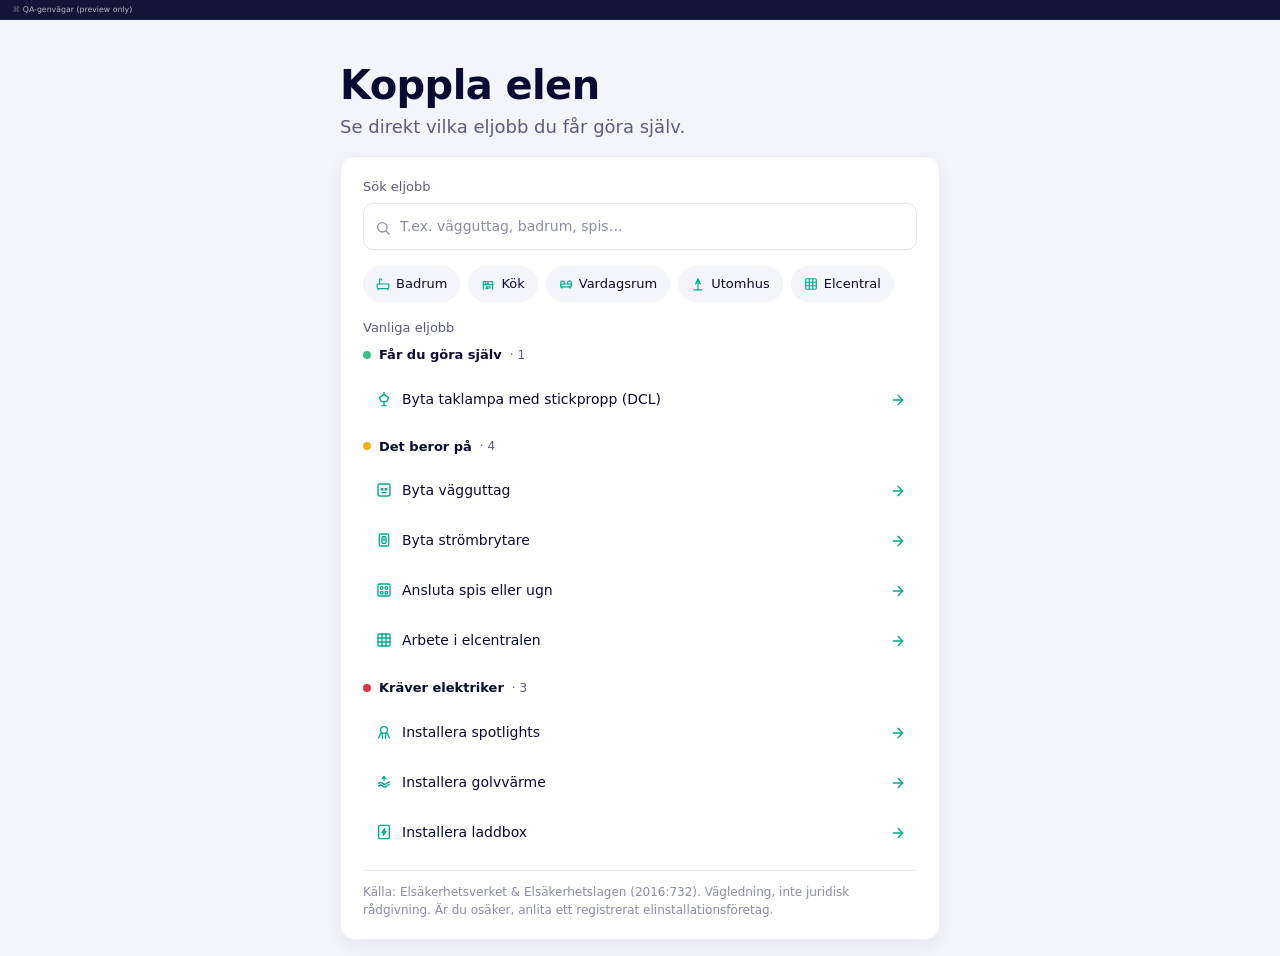
==== preview/index.html @ 470c860d "Elkollen v5.4.0 — lead magnet plugin + split-hero landing prototype Standalone WordPress plugin (sho" ====
<!doctype html>
<html lang="sv">
<head>
  <meta charset="utf-8" />
  <meta name="viewport" content="width=device-width,initial-scale=1" />
  <title>Koppla elen — din guide till vad du får och inte får göra | Ampy</title>
  <meta name="description" content="Får du göra eljobbet själv eller kräver det en registrerad elektriker? Snabbt besked baserat på Elsäkerhetslagen." />

  <link rel="stylesheet" href="../assets/behorighetskollen.css" />

  <style>
    /* Page heading — H2 OVANFÖR verktyget (motsvarande Bricks-rubriken
       i WordPress). Två delar: kort namn + tagline för tydlig hierarki.
       Verktyget bär aldrig sin egen page-heading.                          */
    .ampy-bk__page-head {
      max-width: 60rem;
      margin: 3.2rem auto 1.6rem;
      padding: 0 1.6rem;
    }
    .ampy-bk__page-heading {
      font-family: 'Outfit', system-ui, -apple-system, sans-serif;
      font-size: clamp(2.8rem, 2rem + 2.5vw, 4rem);
      font-weight: 600;
      line-height: 1.15;
      letter-spacing: -0.015em;
      color: rgb(9, 11, 50);
      margin: 0 0 0.6rem;
    }
    .ampy-bk__page-lead {
      font-family: 'Outfit', system-ui, -apple-system, sans-serif;
      font-size: clamp(1.5rem, 1.2rem + 0.5vw, 1.8rem);
      font-weight: 400;
      line-height: 1.45;
      color: #5a5d7a;
      margin: 0;
      max-width: 52rem;
    }
    @media (max-width: 767px) {
      .ampy-bk__page-head { padding: 0 1.4rem; margin: 2rem auto 0.8rem; }
    }
    /* PAGE CHROME — endast för localhost-preview. Inte en del av plugin:en.
       I WordPress kommer mount-punkten från shortcoden, utan denna QA-bar. */
    html, body { margin: 0; padding: 0; min-height: 100%; background: #f4f5fb; }
    body { font-family: 'Outfit', system-ui, sans-serif; }

    /* QA-scaffolding — diskret, samlas i en summary/details så den inte
       konkurrerar med instrumentet. */
    .qa-bar {
      position: sticky; top: 0; z-index: 10;
      background: rgba(9, 11, 50, 0.96);
      color: #fff;
      padding: 0.5rem 1.25rem;
      font-size: 0.78rem;
      backdrop-filter: blur(6px);
      border-bottom: 1px solid rgba(255,255,255,0.08);
    }
    .qa-bar details { display: inline-block; }
    .qa-bar summary {
      cursor: pointer;
      list-style: none;
      color: rgba(255,255,255,0.7);
      font-weight: 500;
    }
    .qa-bar summary::-webkit-details-marker { display: none; }
    .qa-bar summary::before { content: '⌘ '; opacity: 0.5; }
    .qa-bar nav {
      display: flex; gap: 0.5rem; flex-wrap: wrap;
      margin-top: 0.5rem;
    }
    .qa-bar a {
      color: rgb(57, 194, 129);
      text-decoration: none;
      padding: 0.2rem 0.55rem;
      border: 1px solid rgba(255,255,255,0.14);
      border-radius: 999px;
      font-size: 0.7rem;
    }
    .qa-bar a:hover { background: rgba(255,255,255,0.06); }
    .qa-bar small { color: rgba(255,255,255,0.5); margin-left: 0.5rem; }

    main { padding-top: 1rem; }
  </style>
</head>
<body>
  <!-- QA-scaffolding för localhost-preview. Tas inte med i WordPress. -->
  <div class="qa-bar">
    <details>
      <summary>QA-genvägar (preview only)</summary>
      <nav aria-label="Genvägar för testning">
        <a href="./">Start</a>
        <a href="./?jobb=byta-gloldlampa">GRÖN fixed</a>
        <a href="./?jobb=byta-vagguttag">Fråga (conditional)</a>
        <a href="./?jobb=byta-vagguttag&amp;svar=0">GRÖN svar</a>
        <a href="./?jobb=byta-vagguttag&amp;svar=1">RÖD svar</a>
        <a href="./?jobb=golvvarme">RÖD fixed</a>
        <a href="./?jobb=badrum">RÖD våtrum</a>
        <a href="./?jobb=smarta-hem">3-svars conditional</a>
      </nav>
      <small>Bar:en skickas inte ut till live — endast preview/.</small>
    </details>
  </div>

  <main>
    <!-- Page heading (H2 + tagline). I Bricks: lägg ett Heading-element OVAN
         shortcoden med "Koppla elen" + ett Paragraph-element under med
         taglinen. Tool:en bär aldrig sin egen page-heading. -->
    <header class="ampy-bk__page-head">
      <h2 class="ampy-bk__page-heading">Koppla elen</h2>
      <p class="ampy-bk__page-lead">Se direkt vilka eljobb du får göra själv.</p>
    </header>

    <!-- DEN ENA mount-punkten. I WordPress kommer den från shortcoden.
         Här finns crawlbar fallback inuti — JS bootar och ersätter den. -->
    <div class="ampy-bk"
         data-data-url="../data/behorighetskollen-data.json">
      <div class="ampy-bk__noscript">
        <div class="ampy-bk__instrument">
          <p class="ampy-bk__tagline">Elkollen</p>
          <ul class="ampy-bk__noscript-grid" role="list">
            <li><a href="?jobb=byta-gloldlampa">Byta glödlampa eller ljuskälla</a></li>
            <li><a href="?jobb=byta-armatur-dcl">Byta taklampa med stickpropp (DCL)</a></li>
            <li><a href="?jobb=fast-armatur">Byta fast monterad armatur</a></li>
            <li><a href="?jobb=spotlights">Installera spotlights</a></li>
            <li><a href="?jobb=byta-strombrytare">Byta strömbrytare</a></li>
            <li><a href="?jobb=byta-vagguttag">Byta vägguttag</a></li>
            <li><a href="?jobb=elcentral">Arbete i elcentralen</a></li>
            <li><a href="?jobb=jordfelsbrytare">Installera jordfelsbrytare</a></li>
            <li><a href="?jobb=spis-ugn">Ansluta spis eller ugn</a></li>
            <li><a href="?jobb=vitvaror">Ansluta vitvaror</a></li>
            <li><a href="?jobb=utomhusbelysning">Utomhusbelysning</a></li>
            <li><a href="?jobb=inomhusbelysning">Inomhusbelysning</a></li>
            <li><a href="?jobb=smarta-hem">Smarta hem</a></li>
            <li><a href="?jobb=luftvarmepump">Luftvärmepump</a></li>
            <li><a href="?jobb=laddbox">Installera laddbox</a></li>
            <li><a href="?jobb=solcellsbatterier">Solceller och batteri</a></li>
            <li><a href="?jobb=golvvarme">Installera golvvärme</a></li>
            <li><a href="?jobb=lastbalansering">Lastbalansering</a></li>
            <li><a href="?jobb=elbesiktning">Elbesiktning</a></li>
            <li><a href="?jobb=felsokning">Felsökning av el</a></li>
            <li><a href="?jobb=elrenovering">Elrenovering</a></li>
            <li><a href="?jobb=koksrenovering">Köksrenovering</a></li>
            <li><a href="?jobb=badrum">El i badrum</a></li>
            <li><a href="?jobb=badrumsrenovering">Badrumsrenovering</a></li>
            <li><a href="?jobb=dra-ny-kabel">Dra ny kabel</a></li>
            <li><a href="?jobb=skarva-fast">Skarva eller förlänga fast installation</a></li>
          </ul>
          <p class="ampy-bk__source-line">Källa: Elsäkerhetsverket &amp; Elsäkerhetslagen (2016:732) · Vägledning, inte juridisk rådgivning.</p>
          <p class="ampy-bk__disclaimer">Vägledning baserad på Elsäkerhetsverkets regler (juni 2026) – inte juridisk rådgivning. Är du osäker, verifiera i Koppla säkert eller anlita ett registrerat elinstallationsföretag.</p>
        </div>
      </div>
    </div>
  </main>

  <script src="../assets/behorighetskollen.js"></script>
</body>
</html>
---- assets/behorighetskollen.css ----
/* ============================================================================
   Elkollen v5 — Craft-passet
   Pixel-trogen översättning av godkända designreferenser.
   Mellansteget (fråga) och beskedsskärmen (verdict) är designade om till
   en komponerad layout: titel + klargörande underrad på svar, alltid synlig
   informationsnotis, badge → källchip länkade av accent, summary följt av
   ✓/✗ kontrastrader, förbehållsnotis på grön, lugn CTA på grön / solid på röd.

   Rem-bas: html font-size 62.5% (= 10 px) — alla rem-värden tolkas på den basen.
   Tokens: aldrig råa värden i komponenter; endast semantiska CSS-variabler.
   ============================================================================ */
html { font-size: 62.5%; }

@import url('https://fonts.googleapis.com/css2?family=Plus+Jakarta+Sans:wght@500;600;700&family=Outfit:wght@400;500;600&display=swap');

.ampy-bk {
  /* ---------- Color tokens ---------------------------------------------- */
  --bg-primary: #ffffff;
  --bg-secondary: #f4f5fb;
  --bg-surface: rgb(9, 11, 50);

  --text-primary: rgb(9, 11, 50);
  --text-secondary: #5a5d7a;
  --text-tertiary: #8a8da5;
  --text-inverse: #ffffff;
  --text-info: rgb(10, 122, 191);
  --text-success: rgb(15, 110, 86);

  --action-primary: rgb(0, 169, 145);

  --state-success: rgb(57, 194, 129);
  --state-warning: rgb(245, 175, 25);
  --state-error: rgb(220, 53, 69);

  --border-default: #e3e5ed;
  --border-tertiary: #ebedf3;
  --border-focus: rgb(0, 169, 145);

  /* ---------- Verdict ramps (per-verdict bindings) --------------------- */
  --verdict-accent: var(--state-success);
  --verdict-badge-bg: rgb(93, 202, 165);
  --verdict-badge-fg: rgb(4, 52, 44);

  /* ---------- Spacing scale (10 px rem-bas) ---------------------------- */
  --space-1: 0.4rem;  /*  4 px */
  --space-2: 0.6rem;  /*  6 px */
  --space-3: 0.8rem;  /*  8 px */
  --space-4: 1.0rem;  /* 10 px */
  --space-5: 1.2rem;  /* 12 px */
  --space-6: 1.4rem;  /* 14 px */
  --space-7: 1.6rem;  /* 16 px */
  --space-8: 1.8rem;  /* 18 px */
  --space-9: 2.0rem;  /* 20 px */
  --space-10: 2.2rem; /* 22 px */
  --space-11: 2.4rem; /* 24 px */
  --space-12: 2.8rem; /* 28 px */
  --space-13: 3.2rem; /* 32 px */

  /* ---------- Radius / shadow ------------------------------------------ */
  --radius-sm: 0.6rem;
  --radius-md: 1.0rem;
  --radius-lg: 1.4rem;
  --radius-full: 999px;

  --shadow-sm: 0 1px 2px rgba(11, 13, 42, 0.04);
  --shadow-md: 0 6px 18px rgba(11, 13, 42, 0.06);
  --shadow-lg: 0 14px 32px rgba(11, 13, 42, 0.1);

  /* ---------- Type sizes (rem på 10 px-bas — matchar mockup px) -------- */
  --fs-12: 1.2rem;
  --fs-13: 1.3rem;
  --fs-14: 1.4rem;
  --fs-15: 1.5rem;
  --fs-16: 1.6rem;
  --fs-18: 1.8rem;
  --fs-20: 2.0rem;

  /* ---------- Block frame ---------------------------------------------- */
  --block-max-width: 60rem; /* v5.1 A6: 600 px @ 10 px-bas, lugnt radmått */
  --block-padding-y: var(--space-9);
  --block-padding-x: var(--space-10);

  /* Base */
  font-family: 'Outfit', system-ui, -apple-system, Segoe UI, Roboto, sans-serif;
  color: var(--text-primary);
  line-height: 1.5;
  -webkit-font-smoothing: antialiased;
  text-rendering: optimizeLegibility;
}

.ampy-bk *,
.ampy-bk *::before,
.ampy-bk *::after {
  box-sizing: border-box;
}

/* ============================================================================
   BLOCK — vit yta, hårlinje-border, fast på desktop, naturligt flöde på mobil
   ============================================================================ */
.ampy-bk__block {
  max-width: var(--block-max-width);
  margin: var(--space-7) auto;
  padding: var(--block-padding-y) var(--block-padding-x);
  background: var(--bg-primary);
  border: 1px solid var(--border-tertiary);
  border-radius: var(--radius-lg);
  box-shadow: var(--shadow-md);
  display: flex;
  flex-direction: column;
  gap: 0; /* hanteras per-element via margin-bottom enligt mockup */
}

@media (max-width: 767px) {
  /* v5.1 A2: gutter runt blocket på mobil — blocket får inte ligga
     kant-i-kant. Yttre marginal = spacing-lg (1.5rem ≈ 15 px). */
  .ampy-bk__block {
    padding: var(--space-9) var(--space-9);
    margin: var(--space-7) var(--space-7);
  }
}

.ampy-bk__block { animation: ampy-bk-block 240ms ease both; }
@keyframes ampy-bk-block {
  from { opacity: 0; transform: translateY(2px); }
  to   { opacity: 1; transform: translateY(0); }
}
@media (prefers-reduced-motion: reduce) {
  .ampy-bk__block { animation: none !important; }
}

/* ============================================================================
   BREADCRUMB — universellt mönster: ← Tillbaka · Jobbnamn
   ============================================================================ */
.ampy-bk__crumb {
  display: flex;
  align-items: center;
  gap: var(--space-3);
  margin: 0 0 var(--space-10);
  min-height: 4.4rem;
}

.ampy-bk__crumb-back {
  display: inline-flex;
  align-items: center;
  gap: var(--space-3);
  background: none;
  border: 0;
  padding: var(--space-2) 0;
  margin: 0;
  font: inherit;
  font-size: var(--fs-13);
  color: var(--text-secondary);
  cursor: pointer;
  border-radius: var(--radius-sm);
  transition: color 150ms ease;
}
.ampy-bk__crumb-back:hover { color: var(--action-primary); }
.ampy-bk__crumb-back:focus-visible { outline: 2px solid var(--border-focus); outline-offset: 2px; }
.ampy-bk__crumb-back svg { width: 1.6rem; height: 1.6rem; }

.ampy-bk__crumb-sep {
  color: var(--text-tertiary);
  font-size: var(--fs-13);
}

.ampy-bk__crumb-job {
  font-family: 'Outfit', system-ui, sans-serif;
  font-size: var(--fs-13);
  font-weight: 500;
  color: var(--text-primary);
  margin: 0;
  min-width: 0;
  overflow: hidden;
  text-overflow: ellipsis;
  white-space: nowrap;
}

/* ============================================================================
   QUESTION MODE — mellansteget
   ============================================================================ */
.ampy-bk__q-title {
  font-family: 'Plus Jakarta Sans', system-ui, sans-serif;
  font-size: var(--fs-18);
  font-weight: 500;
  line-height: 1.4;
  color: var(--text-primary);
  letter-spacing: -0.005em;
  margin: 0 0 var(--space-9);
}

.ampy-bk__options {
  display: flex;
  flex-direction: column;
  gap: var(--space-5);
  list-style: none;
  padding: 0;
  margin: 0 0 var(--space-9);
}

.ampy-bk__option {
  width: 100%;
  display: flex;
  align-items: center;
  justify-content: space-between;
  gap: var(--space-5);
  text-align: left;
  padding: var(--space-6) var(--space-7);
  font: inherit;
  background: var(--bg-primary);
  color: var(--text-primary);
  border: 1px solid var(--border-tertiary);
  border-radius: var(--radius-md);
  cursor: pointer;
  min-height: 6.4rem;
  transition: border-color 150ms ease, background 150ms ease, transform 150ms ease;
}
.ampy-bk__option:hover {
  border-color: var(--action-primary);
  background: var(--bg-secondary);
}
.ampy-bk__option:active { transform: scale(0.997); }
.ampy-bk__option:focus-visible {
  outline: none;
  border-color: var(--border-focus);
  box-shadow: 0 0 0 3px rgba(0, 169, 145, 0.18);
}

.ampy-bk__option-body { display: block; min-width: 0; flex: 1; }
.ampy-bk__option-title {
  display: block;
  font-family: 'Outfit', system-ui, sans-serif;
  font-size: var(--fs-15);
  font-weight: 500;
  line-height: 1.4;
  color: var(--text-primary);
}
.ampy-bk__option-clarifier {
  display: block;
  margin-top: 0.3rem;
  font-family: 'Outfit', system-ui, sans-serif;
  font-size: var(--fs-13);
  font-weight: 400;
  line-height: 1.45;
  color: var(--text-secondary);
}
.ampy-bk__option-arrow {
  flex-shrink: 0;
  width: 1.8rem;
  height: 1.8rem;
  color: var(--text-secondary);
}

/* Informationsnotis — alltid synlig (ersätter v3.1:s expansion) */
.ampy-bk__info {
  display: flex;
  align-items: flex-start;
  gap: var(--space-4);
  padding: var(--space-5) var(--space-6);
  background: var(--bg-secondary);
  border-radius: var(--radius-md);
  margin: 0;
}
.ampy-bk__info-icon {
  flex-shrink: 0;
  width: 1.6rem;
  height: 1.6rem;
  margin-top: 0.2rem;
  color: var(--text-info);
}
.ampy-bk__info-text {
  font-family: 'Outfit', system-ui, sans-serif;
  font-size: var(--fs-13);
  font-weight: 400;
  line-height: 1.55;
  color: var(--text-secondary);
  margin: 0;
}

/* ============================================================================
   JUDGMENT — badge + cite chip länkade av vänsteraccent
   ============================================================================ */
.ampy-bk__judgment {
  display: flex;
  gap: var(--space-5);
  margin: 0 0 var(--space-10);
  animation: ampy-bk-judgment 280ms cubic-bezier(0.2, 0.6, 0.2, 1) both;
}

@keyframes ampy-bk-judgment {
  from { opacity: 0; transform: translateY(4px); }
  to   { opacity: 1; transform: translateY(0); }
}

.ampy-bk__judgment-accent {
  width: 3px;
  background: var(--verdict-accent);
  border-radius: 0;
  flex-shrink: 0;
}

.ampy-bk__judgment-body {
  flex: 1;
  min-width: 0;
  display: flex;
  flex-direction: column;
  align-items: flex-start;
}

/* Verdict-badge: pill, ikon + ord, kontrastfärg */
.ampy-bk__badge {
  display: inline-flex;
  align-items: center;
  gap: var(--space-3);
  padding: var(--space-3) var(--space-7);
  background: var(--verdict-badge-bg);
  color: var(--verdict-badge-fg);
  border-radius: var(--radius-full);
  font-family: 'Plus Jakarta Sans', system-ui, sans-serif;
  font-size: var(--fs-16);
  font-weight: 500;
  line-height: 1.2;
  margin: 0;
  max-width: 100%;
}
.ampy-bk__badge svg { width: 1.8rem; height: 1.8rem; flex-shrink: 0; }

/* Per-verdict bindings */
.ampy-bk__judgment--green {
  --verdict-accent: rgb(15, 110, 86);
  --verdict-badge-bg: rgb(93, 202, 165);
  --verdict-badge-fg: rgb(4, 52, 44);
}
.ampy-bk__judgment--yellow {
  --verdict-accent: rgb(135, 101, 7);
  --verdict-badge-bg: rgb(245, 201, 122);
  --verdict-badge-fg: rgb(61, 42, 0);
}
.ampy-bk__judgment--red {
  --verdict-accent: rgb(122, 22, 35);
  --verdict-badge-bg: rgb(240, 149, 149);
  --verdict-badge-fg: rgb(80, 19, 19);
}

/* Cite chip — direkt under badgen, kompakt */
.ampy-bk__cite {
  display: inline-flex;
  align-items: center;
  gap: var(--space-2);
  margin-top: var(--space-5);
  padding: 0.5rem var(--space-4);
  background: var(--bg-secondary);
  border-radius: var(--radius-md);
  color: var(--text-secondary);
  text-decoration: none;
  font-family: 'Outfit', system-ui, sans-serif;
  font-size: var(--fs-12);
  font-weight: 400;
  line-height: 1.45;
  border: 1px solid transparent;
  transition: border-color 150ms ease, color 150ms ease;
  max-width: 100%;
}
.ampy-bk__cite:hover {
  border-color: var(--border-default);
  color: var(--text-primary);
}
.ampy-bk__cite:focus-visible {
  outline: none;
  box-shadow: 0 0 0 3px rgba(0, 169, 145, 0.2);
}
.ampy-bk__cite svg {
  width: 1.3rem;
  height: 1.3rem;
  flex-shrink: 0;
  opacity: 0.8;
}

/* ============================================================================
   TABS — tunn underline, två lägen
   ============================================================================ */
.ampy-bk__tabs {
  display: flex;
  gap: var(--space-11);
  border-bottom: 1px solid var(--border-tertiary);
  margin: 0 0 var(--space-9);
}

.ampy-bk__tab {
  background: none;
  border: 0;
  padding: 0 0 var(--space-4);
  margin: 0 0 -1px;
  font: inherit;
  font-family: 'Outfit', system-ui, sans-serif;
  font-size: var(--fs-14);
  font-weight: 400;
  color: var(--text-secondary);
  cursor: pointer;
  border-bottom: 2px solid transparent;
  transition: color 150ms ease, border-color 150ms ease;
  min-height: 4.4rem;
}
.ampy-bk__tab:hover { color: var(--text-primary); }
.ampy-bk__tab[aria-selected="true"] {
  color: var(--text-primary);
  font-weight: 500;
  border-bottom-color: var(--verdict-accent, var(--action-primary));
}
.ampy-bk__tab:focus-visible {
  outline: none;
  box-shadow: 0 -2px 0 var(--border-focus) inset;
}

/* ============================================================================
   FÖRKLARING TAB — summary + ✓/✗ kontrastrader + caveat notis (grön)
   ============================================================================ */
.ampy-bk__tab-body { display: block; }

.ampy-bk__summary {
  font-family: 'Outfit', system-ui, sans-serif;
  font-size: var(--fs-16);
  font-weight: 500;
  line-height: 1.5;
  color: var(--text-primary);
  margin: 0 0 var(--space-7);
}

.ampy-bk__row {
  display: flex;
  align-items: flex-start;
  gap: var(--space-4);
  margin: 0 0 var(--space-5);
}
/* Bump sista raden så det finns rejäl andrum före CTA (extra viktigt på röd,
   där det inte finns någon caveat-notis som visuell buffer). */
.ampy-bk__row:last-of-type { margin-bottom: var(--space-12); }

.ampy-bk__row-icon {
  flex-shrink: 0;
  width: 1.8rem;
  height: 1.8rem;
  margin-top: 0.1rem;
}
.ampy-bk__row--do .ampy-bk__row-icon { color: var(--text-success); }
.ampy-bk__row--dont .ampy-bk__row-icon { color: var(--text-tertiary); }

.ampy-bk__row-text {
  font-family: 'Outfit', system-ui, sans-serif;
  font-size: var(--fs-15);
  font-weight: 400;
  line-height: 1.5;
  color: var(--text-secondary);
  margin: 0;
}

/* Caveat notice — bara på grön. Bärnstensfärg-accent, square corners. */
.ampy-bk__caveat {
  display: flex;
  align-items: flex-start;
  gap: var(--space-4);
  border-left: 3px solid rgb(186, 117, 23);
  border-radius: 0;
  padding: 0.2rem 0 0.2rem var(--space-5);
  margin: 0 0 var(--space-11);
}
.ampy-bk__caveat-icon {
  flex-shrink: 0;
  width: 1.6rem;
  height: 1.6rem;
  margin-top: 0.2rem;
  color: rgb(186, 117, 23);
}
.ampy-bk__caveat-text {
  font-family: 'Outfit', system-ui, sans-serif;
  font-size: var(--fs-13);
  font-weight: 400;
  line-height: 1.55;
  color: var(--text-secondary);
  margin: 0;
}

/* ============================================================================
   TIPS TAB — punktlista
   ============================================================================ */
.ampy-bk__tips {
  list-style: none;
  padding: 0;
  margin: 0 0 var(--space-11);
  display: flex;
  flex-direction: column;
  gap: var(--space-5);
}
.ampy-bk__tip {
  display: flex;
  align-items: flex-start;
  gap: var(--space-4);
}
.ampy-bk__tip-icon {
  flex-shrink: 0;
  width: 1.8rem;
  height: 1.8rem;
  margin-top: 0.1rem;
}
/* ✓ = något du FÅR göra (grön bock). ✗ = stopp-villkoret (dämpad). */
.ampy-bk__tip--do .ampy-bk__tip-icon { color: var(--text-success); }
.ampy-bk__tip--dont .ampy-bk__tip-icon { color: var(--text-tertiary); }
.ampy-bk__tip-text {
  font-family: 'Outfit', system-ui, sans-serif;
  font-size: var(--fs-15);
  font-weight: 400;
  line-height: 1.5;
  color: var(--text-secondary);
}

/* ============================================================================
   KONSEKVENSER TAB — text-block
   ============================================================================ */
.ampy-bk__consequence-text {
  font-family: 'Outfit', system-ui, sans-serif;
  font-size: var(--fs-15);
  font-weight: 400;
  line-height: 1.55;
  color: var(--text-secondary);
  margin: 0 0 var(--space-12);
}

/* ============================================================================
   CTA — grön (lugn) / röd (solid teal primär)
   ============================================================================ */
.ampy-bk__cta-primary {
  display: flex;
  align-items: center;
  justify-content: center;
  gap: var(--space-3);
  width: 100%;
  padding: var(--space-5);
  margin: 0 0 var(--space-5);
  font-family: 'Outfit', system-ui, sans-serif;
  font-size: var(--fs-14);
  font-weight: 500;
  line-height: 1.3;
  border-radius: var(--radius-md);
  border: 1px solid var(--border-default);
  background: var(--bg-primary);
  color: var(--text-primary);
  cursor: pointer;
  text-decoration: none;
  transition: border-color 150ms ease, background 150ms ease;
  min-height: 4.4rem;
}
.ampy-bk__cta-primary:hover {
  border-color: var(--action-primary);
  background: var(--bg-secondary);
}
.ampy-bk__cta-primary:focus-visible {
  outline: none;
  box-shadow: 0 0 0 3px rgba(0, 169, 145, 0.25);
}
.ampy-bk__cta-primary svg { width: 1.6rem; height: 1.6rem; }

/* Röd primär — solid teal */
.ampy-bk__cta-primary--solid {
  background: var(--action-primary);
  color: var(--text-inverse);
  border-color: var(--action-primary);
}
.ampy-bk__cta-primary--solid:hover {
  opacity: 0.92;
  background: var(--action-primary);
  border-color: var(--action-primary);
}

/* Sekundär outline-knapp (röd) */
.ampy-bk__cta-secondary {
  display: flex;
  align-items: center;
  justify-content: center;
  gap: var(--space-3);
  width: 100%;
  padding: var(--space-5);
  margin: 0 0 var(--space-5);
  font-family: 'Outfit', system-ui, sans-serif;
  font-size: var(--fs-14);
  font-weight: 500;
  border-radius: var(--radius-md);
  border: 1px solid var(--border-default);
  background: transparent;
  color: var(--text-primary);
  cursor: pointer;
  text-decoration: none;
  transition: border-color 150ms ease, background 150ms ease;
  min-height: 4.4rem;
}
.ampy-bk__cta-secondary:hover {
  border-color: var(--action-primary);
  background: var(--bg-secondary);
}
.ampy-bk__cta-secondary:focus-visible {
  outline: none;
  box-shadow: 0 0 0 3px rgba(0, 169, 145, 0.25);
}

/* Sekundär rad: "Anlita expert?" + share-ikon (grön CTA) */
.ampy-bk__cta-row {
  display: flex;
  align-items: center;
  justify-content: space-between;
  margin: 0;
  padding: var(--space-2) 0;
}
/* v5.1 A5: tydlig klick-affordans utan att bli en solid säljknapp.
   Texten är i action-primary med understrykning så det läser som länk;
   ramlös, ingen bakgrund — håller grön skärm lugn. */
.ampy-bk__cta-link {
  background: none;
  border: 0;
  padding: var(--space-2) 0;
  margin: 0;
  font: inherit;
  font-family: 'Outfit', system-ui, sans-serif;
  font-size: var(--fs-14);
  font-weight: 500;
  color: var(--action-primary);
  text-decoration: underline;
  text-underline-offset: 3px;
  text-decoration-thickness: 1px;
  cursor: pointer;
  transition: color 150ms ease, text-decoration-thickness 150ms ease;
  min-height: 4.4rem;
  display: inline-flex;
  align-items: center;
}
.ampy-bk__cta-link:hover {
  color: var(--text-primary);
  text-decoration-thickness: 2px;
}
.ampy-bk__cta-link:focus-visible {
  outline: 2px solid var(--border-focus);
  outline-offset: 3px;
  border-radius: var(--radius-sm);
}

.ampy-bk__share-anchor {
  position: relative;
  display: inline-flex;
  align-items: center;
}

.ampy-bk__share {
  display: inline-flex;
  align-items: center;
  justify-content: center;
  width: 4.4rem;
  height: 4.4rem;
  background: none;
  border: 0;
  padding: 0;
  margin: 0;
  cursor: pointer;
  color: var(--text-secondary);
  border-radius: var(--radius-sm);
  transition: color 150ms ease, background 150ms ease;
}
.ampy-bk__share:hover { color: var(--text-primary); background: var(--bg-secondary); }
.ampy-bk__share:focus-visible {
  outline: 2px solid var(--border-focus);
  outline-offset: 2px;
}
.ampy-bk__share svg { width: 1.8rem; height: 1.8rem; }

/* Share popover (desktop / ingen native share) */
.ampy-bk__share-menu {
  position: absolute;
  right: 0;
  bottom: calc(100% + var(--space-2));
  z-index: 20;
  min-width: 17rem;
  padding: var(--space-2);
  background: var(--bg-primary);
  border: 1px solid var(--border-default);
  border-radius: var(--radius-md);
  box-shadow: var(--shadow-lg);
  display: flex;
  flex-direction: column;
  gap: 0.2rem;
  animation: ampy-bk-pop 140ms ease both;
}
.ampy-bk__share-menu[hidden] { display: none; }
@keyframes ampy-bk-pop {
  from { opacity: 0; transform: translateY(4px) scale(0.98); }
  to   { opacity: 1; transform: translateY(0) scale(1); }
}
@media (prefers-reduced-motion: reduce) {
  .ampy-bk__share-menu { animation: none; }
}

.ampy-bk__share-item {
  display: flex;
  align-items: center;
  gap: var(--space-4);
  width: 100%;
  padding: var(--space-3) var(--space-4);
  background: none;
  border: 0;
  border-radius: var(--radius-sm);
  font-family: 'Outfit', system-ui, sans-serif;
  font-size: var(--fs-14);
  font-weight: 500;
  color: var(--text-primary);
  text-decoration: none;
  text-align: left;
  cursor: pointer;
  transition: background 150ms ease;
  min-height: 4rem;
}
.ampy-bk__share-item:hover { background: var(--bg-secondary); }
.ampy-bk__share-item:focus-visible {
  outline: 2px solid var(--border-focus);
  outline-offset: -2px;
}
.ampy-bk__share-item-icon {
  flex-shrink: 0;
  width: 1.8rem;
  height: 1.8rem;
  color: var(--text-secondary);
}
.ampy-bk__share-item:hover .ampy-bk__share-item-icon { color: var(--text-primary); }

.ampy-bk__share-status {
  font-size: var(--fs-12);
  color: var(--text-success);
  opacity: 0;
  transition: opacity 200ms ease;
  margin-left: var(--space-3);
}
.ampy-bk__share-status[data-visible="true"] { opacity: 1; }

/* Trust-rad (röd CTA) — share-ikon sitter inline på samma rad (v5.2) */
.ampy-bk__trust-row {
  display: flex;
  align-items: center;
  justify-content: space-between;
  gap: var(--space-3);
  margin: var(--space-3) 0 0;
}
.ampy-bk__trust {
  flex: 1;
  font-family: 'Outfit', system-ui, sans-serif;
  font-size: var(--fs-12);
  font-weight: 400;
  line-height: 1.55;
  color: var(--text-secondary);
  margin: 0;
  min-width: 0;
}
.ampy-bk__trust a {
  color: var(--action-primary);
  text-decoration: underline;
  text-underline-offset: 3px;
}
.ampy-bk__trust a:hover { color: var(--text-primary); }
.ampy-bk__trust-row .ampy-bk__share { flex-shrink: 0; }

/* ============================================================================
   ENTRY MODE — väljaren (godkänd, behåller v4-strukturen)
   ============================================================================ */
.ampy-bk__head {
  display: flex;
  align-items: center;
  gap: var(--space-3);
  margin: 0 0 var(--space-7);
  flex-wrap: wrap;
}

.ampy-bk__head-title {
  font-family: 'Plus Jakarta Sans', system-ui, sans-serif;
  font-size: var(--fs-20);
  font-weight: 600;
  line-height: 1.2;
  color: var(--text-primary);
  margin: 0;
  letter-spacing: -0.01em;
}

/* Search */
.ampy-bk__search {
  position: relative;
  margin: 0 0 var(--space-7);
}
.ampy-bk__search-label {
  display: block;
  font-family: 'Outfit', system-ui, sans-serif;
  font-size: var(--fs-13);
  font-weight: 500;
  color: var(--text-secondary);
  margin: 0 0 var(--space-2);
}
.ampy-bk__search-input {
  width: 100%;
  font: inherit;
  font-family: 'Outfit', system-ui, sans-serif;
  font-size: var(--fs-14);
  font-weight: 400;
  padding: var(--space-5) var(--space-5) var(--space-5) calc(var(--space-5) + 1.6rem + var(--space-3));
  border: 1px solid var(--border-default);
  border-radius: var(--radius-md);
  background: var(--bg-primary);
  color: var(--text-primary);
  transition: border-color 150ms ease, box-shadow 150ms ease;
  min-height: 4.4rem;
}
.ampy-bk__search-input::placeholder { color: var(--text-tertiary); }
.ampy-bk__search-input:focus {
  outline: none;
  border-color: var(--border-focus);
  box-shadow: 0 0 0 3px rgba(0, 169, 145, 0.15);
}
.ampy-bk__search-icon {
  position: absolute;
  left: var(--space-5);
  bottom: var(--space-6);
  color: var(--text-tertiary);
  pointer-events: none;
  width: 1.6rem;
  height: 1.6rem;
}

/* Rumschips */
.ampy-bk__rooms {
  display: flex;
  flex-wrap: wrap;
  gap: var(--space-3);
  list-style: none;
  padding: 0;
  margin: 0 0 var(--space-7);
}
.ampy-bk__room {
  display: inline-flex;
  align-items: center;
  gap: var(--space-2);
  padding: var(--space-3) var(--space-5);
  min-height: 3.6rem;
  background: var(--bg-secondary);
  color: var(--text-primary);
  border: 1px solid transparent;
  border-radius: var(--radius-full);
  font-family: 'Outfit', system-ui, sans-serif;
  font-size: var(--fs-13);
  font-weight: 500;
  cursor: pointer;
  transition: background 150ms ease, border-color 150ms ease, color 150ms ease;
  white-space: nowrap;
}
.ampy-bk__room svg { width: 1.4rem; height: 1.4rem; color: var(--action-primary); }
.ampy-bk__room:hover { border-color: var(--action-primary); }
.ampy-bk__room:focus-visible { outline: none; box-shadow: 0 0 0 3px rgba(0, 169, 145, 0.25); }
.ampy-bk__room[aria-selected="true"] {
  background: var(--action-primary);
  color: var(--text-inverse);
  border-color: var(--action-primary);
}
.ampy-bk__room[aria-selected="true"] svg { color: var(--text-inverse); }

@media (max-width: 767px) {
  /* v5.1 A1: chips scrollar INOM kortets innehållsbredda — får inte spilla
     förbi padding-kanten. Dold scrollbar + mjuk högerfade som signalerar
     att fler chips finns ute till höger. */
  .ampy-bk__rooms {
    flex-wrap: nowrap;
    overflow-x: auto;
    overflow-y: hidden;
    -webkit-overflow-scrolling: touch;
    scroll-snap-type: x proximity;
    scrollbar-width: none;
    margin: 0 0 var(--space-7);
    padding: 0 var(--space-7) var(--space-2) 0; /* room till höger för fade */
    mask-image: linear-gradient(to right, #000 0%, #000 calc(100% - 2.4rem), transparent 100%);
    -webkit-mask-image: linear-gradient(to right, #000 0%, #000 calc(100% - 2.4rem), transparent 100%);
  }
  .ampy-bk__rooms::-webkit-scrollbar { display: none; }
  .ampy-bk__room { scroll-snap-align: start; }
}

/* Job list (entry mode) */
.ampy-bk__joblist-hint {
  font-family: 'Outfit', system-ui, sans-serif;
  font-size: var(--fs-13);
  font-weight: 500;
  color: var(--text-secondary);
  margin: 0 0 var(--space-3);
}

.ampy-bk__joblist-group {
  list-style: none;
  padding: 0;
  margin: 0 0 var(--space-7);
  display: flex;
  flex-direction: column;
  gap: var(--space-2);
}
.ampy-bk__joblist-group:last-child { margin-bottom: 0; }

.ampy-bk__joblist-group-label {
  display: flex;
  align-items: center;
  gap: var(--space-3);
  font-family: 'Outfit', system-ui, sans-serif;
  font-size: var(--fs-13);
  font-weight: 600;
  color: var(--text-primary);
  margin: 0 0 var(--space-2);
}
.ampy-bk__joblist-group-label::before {
  content: '';
  display: inline-block;
  width: 0.8rem;
  height: 0.8rem;
  border-radius: 50%;
  background: var(--dot, var(--text-muted));
  flex-shrink: 0;
}
.ampy-bk__joblist-group-label[data-group="green"]::before { background: var(--state-success); }
.ampy-bk__joblist-group-label[data-group="depends"]::before { background: var(--state-warning); }
.ampy-bk__joblist-group-label[data-group="red"]::before { background: var(--state-error); }

.ampy-bk__joblist-group-label-count {
  font-size: var(--fs-12);
  font-weight: 400;
  color: var(--text-secondary);
}

.ampy-bk__job-row {
  width: 100%;
  display: flex;
  align-items: center;
  gap: var(--space-4);
  padding: var(--space-4) var(--space-5);
  min-height: 4.4rem;
  background: var(--bg-primary);
  color: var(--text-primary);
  border: 1px solid transparent;
  border-radius: var(--radius-sm);
  font-family: 'Outfit', system-ui, sans-serif;
  font-size: var(--fs-14);
  font-weight: 400;
  cursor: pointer;
  text-align: left;
  transition: background 150ms ease, border-color 150ms ease;
}
.ampy-bk__job-row:hover { background: var(--bg-secondary); border-color: var(--border-tertiary); }
.ampy-bk__job-row:focus-visible { outline: none; box-shadow: 0 0 0 2px var(--border-focus); }
.ampy-bk__job-row svg { width: 1.6rem; height: 1.6rem; color: var(--action-primary); flex-shrink: 0; }
.ampy-bk__job-row-arrow { margin-left: auto; width: 1.4rem; height: 1.4rem; color: var(--text-tertiary); flex-shrink: 0; }

.ampy-bk__source-line {
  font-family: 'Outfit', system-ui, sans-serif;
  font-size: var(--fs-12);
  font-weight: 400;
  line-height: 1.5;
  color: var(--text-tertiary);
  margin: var(--space-7) 0 0;
  padding-top: var(--space-5);
  border-top: 1px solid var(--border-tertiary);
}

/* ============================================================================
   UTILITIES
   ============================================================================ */
.ampy-bk__sr {
  position: absolute;
  width: 1px; height: 1px;
  padding: 0; margin: -1px;
  overflow: hidden;
  clip: rect(0, 0, 0, 0);
  white-space: nowrap;
  border: 0;
}

.ampy-bk__empty {
  padding: var(--space-5);
  text-align: center;
  color: var(--text-secondary);
  border: 1px dashed var(--border-default);
  border-radius: var(--radius-md);
  font-size: var(--fs-13);
}

.ampy-bk__loading {
  padding: var(--space-13);
  text-align: center;
  color: var(--text-secondary);
  font-size: var(--fs-14);
}

/* Crawlable fallback */
/* Crawlbar / no-JS-fallback (render.php). Ersätts av JS direkt vid boot, men
   stylas ändå så sökmotorer och no-JS-besökare får en ren vy. */
.ampy-bk__noscript .ampy-bk__instrument {
  max-width: var(--block-max-width);
  margin: var(--space-7) auto;
  padding: 0 var(--space-7);
}
.ampy-bk__noscript .ampy-bk__tagline {
  font-family: 'Outfit', system-ui, sans-serif;
  font-size: var(--fs-16);
  font-weight: 600;
  color: var(--text-primary);
  margin: 0 0 var(--space-5);
}
.ampy-bk__noscript .ampy-bk__source-line,
.ampy-bk__noscript .ampy-bk__disclaimer {
  font-family: 'Outfit', system-ui, sans-serif;
  font-size: var(--fs-12);
  line-height: 1.5;
  color: var(--text-tertiary);
  margin: var(--space-5) 0 0;
}

.ampy-bk__noscript-grid {
  display: grid;
  grid-template-columns: repeat(3, 1fr);
  gap: var(--space-3);
  list-style: none;
  padding: 0;
  margin: var(--space-5) 0 0;
}
@media (max-width: 600px) {
  .ampy-bk__noscript-grid { grid-template-columns: repeat(2, 1fr); }
}
.ampy-bk__noscript-grid a {
  display: block;
  padding: var(--space-3) var(--space-5);
  background: var(--bg-primary);
  border: 1px solid var(--border-tertiary);
  border-radius: var(--radius-md);
  color: var(--text-primary);
  text-decoration: none;
  font-weight: 500;
  font-size: var(--fs-13);
}
.ampy-bk[data-booted="true"] .ampy-bk__noscript { display: none; }

/* ============================================================================
   HERO LAYOUT (layout="hero") — split-hero landing variant.
   Everything is scoped under .ampy-bk--hero so the default/embedded tool is
   completely untouched. The two-column split itself lives in Bricks; this
   only styles what is INSIDE the right column (the tool).
   ============================================================================ */

/* Larger, hero-context type ramp (the embedded "instrument" scale reads thin
   when the tool is the page hero). One step up across the board. */
.ampy-bk--hero {
  --fs-12: 1.3rem;
  --fs-13: 1.4rem;
  --fs-14: 1.6rem;
  --fs-15: 1.6rem;
  --fs-16: 1.7rem;
  --fs-18: 2.0rem;
  --fs-20: 2.2rem;
  display: block;
  transition: min-height 200ms ease;
}
@media (prefers-reduced-motion: reduce) {
  .ampy-bk--hero { transition: none; }
}

/* Fill the Bricks right column instead of centering at 60rem. */
.ampy-bk--hero .ampy-bk__block {
  max-width: none;
  margin: 0;
  min-height: 52rem;            /* anti-jump floor (tallest common state) */
  padding: var(--space-13);     /* 3.2rem — hero breathing room */
}
@media (max-width: 767px) {
  .ampy-bk--hero .ampy-bk__block {
    min-height: 0;              /* phones flow naturally; no reserved void */
    padding: var(--space-9);
  }
}

/* Quick-pick chips (6 popular jobs) */
.ampy-bk__quickwrap { display: block; }
.ampy-bk__quickpicks {
  display: flex;
  flex-wrap: wrap;
  gap: var(--space-3);
  list-style: none;
  margin: var(--space-3) 0 0;
  padding: 0;
}
.ampy-bk__quickpicks li { margin: 0; }
.ampy-bk__quickpick {
  display: inline-flex;
  align-items: center;
  gap: var(--space-3);
  min-height: 4.4rem;
  padding: var(--space-3) var(--space-5);
  background: var(--bg-secondary);
  border: 1px solid transparent;
  border-radius: var(--radius-full);
  font-family: 'Outfit', system-ui, sans-serif;
  font-size: var(--fs-15);
  font-weight: 500;
  color: var(--text-primary);
  cursor: pointer;
  transition: background 150ms ease, border-color 150ms ease;
}
.ampy-bk__quickpick svg { width: 1.6rem; height: 1.6rem; color: var(--action-primary); flex-shrink: 0; }
.ampy-bk__quickpick:hover { border-color: var(--action-primary); background: var(--bg-primary); }
.ampy-bk__quickpick:focus-visible { outline: none; box-shadow: 0 0 0 3px rgba(0,169,145,0.25); }

/* Disclosure row: "Se alla 26 jobb" · "Välj rum" */
.ampy-bk__disclosure-row {
  display: flex;
  align-items: center;
  gap: var(--space-4);
  margin-top: var(--space-7);
  padding-top: var(--space-5);
  border-top: 1px solid var(--border-tertiary);
}
.ampy-bk__disclosure-link {
  display: inline-flex;
  align-items: center;
  gap: var(--space-2);
  background: none;
  border: 0;
  padding: var(--space-2) 0;
  min-height: 4rem;
  font-family: 'Outfit', system-ui, sans-serif;
  font-size: var(--fs-14);
  font-weight: 600;
  color: var(--action-primary);
  cursor: pointer;
}
.ampy-bk__disclosure-link:hover { text-decoration: underline; text-underline-offset: 3px; }
.ampy-bk__disclosure-link:focus-visible { outline: 2px solid var(--border-focus); outline-offset: 2px; border-radius: var(--radius-sm); }
.ampy-bk__disclosure-chev { width: 1.4rem; height: 1.4rem; transition: transform 200ms ease; }
.ampy-bk__disclosure-link[aria-expanded="true"] .ampy-bk__disclosure-chev { transform: rotate(180deg); }
.ampy-bk__disclosure-sep { color: var(--text-tertiary); }

/* Rooms row in hero entry sits just under the disclosure row */
.ampy-bk--hero .ampy-bk__rooms { margin-top: var(--space-5); }

/* The drawer: grouped list, scroll-contained so the panel never grows tall */
.ampy-bk__drawer {
  margin-top: var(--space-5);
  max-height: 38rem;
  overflow-y: auto;
  padding-right: var(--space-2);
}
.ampy-bk__drawer[hidden] { display: none; }
.ampy-bk__drawer > * { animation: ampy-bk-fade 200ms ease both; }
@media (max-width: 767px) {
  .ampy-bk__drawer { max-height: none; overflow: visible; }
}

/* Verdict/question in hero: a touch more air, fill the column */
.ampy-bk--hero .ampy-bk__judgment { margin-bottom: var(--space-9); }

/* Fix: [hidden] must beat the base display:flex on rooms in hero entry */
.ampy-bk__rooms[hidden] { display: none; }
.ampy-bk__quickwrap[hidden] { display: none; }
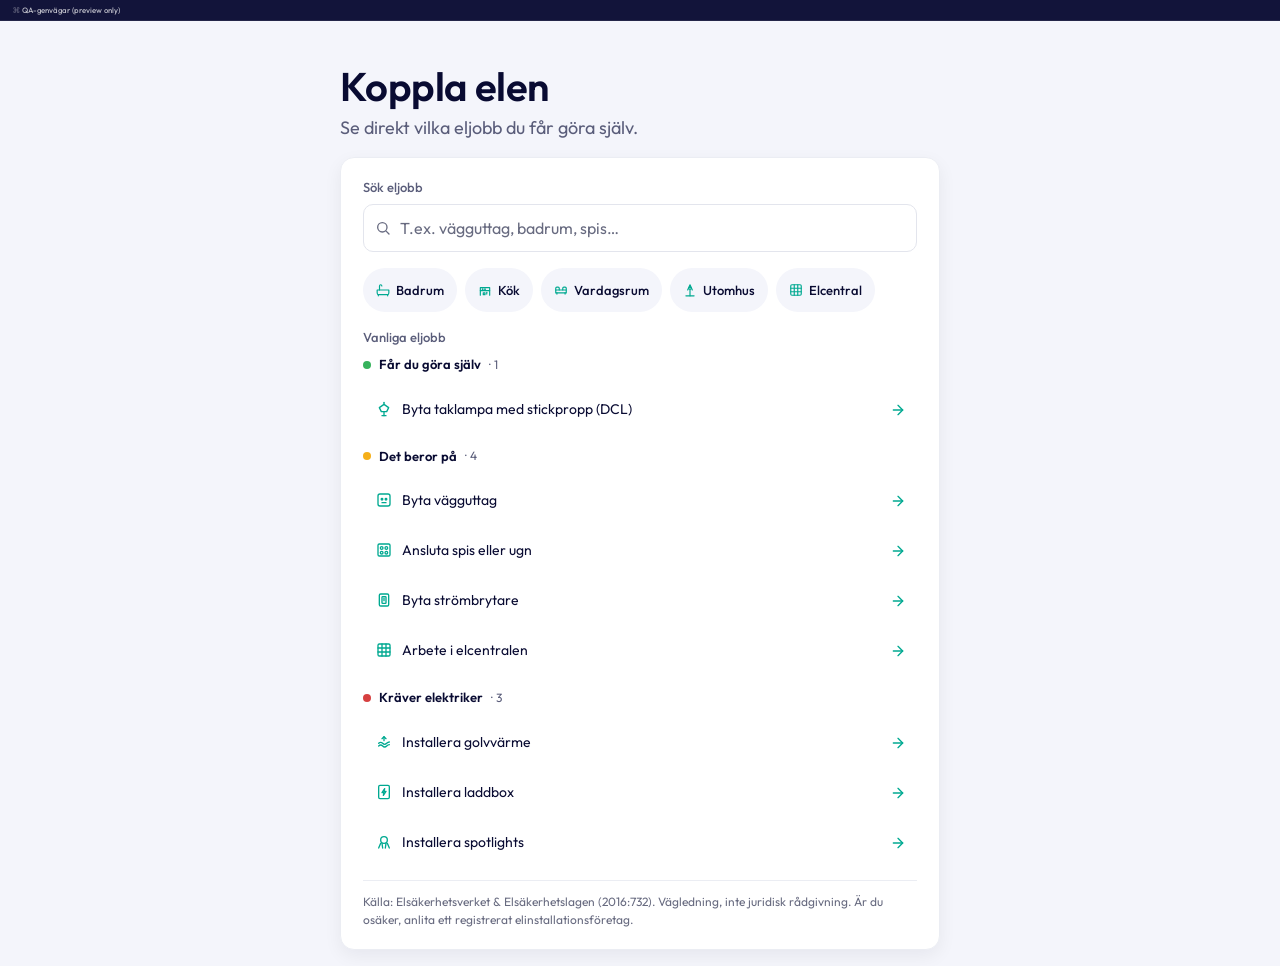
==== commit 7090818a: "Load Outfit / Plus Jakarta Sans / JetBrains Mono web fonts in the prototype The prototype named the " ====
--- a/preview/index.html
+++ b/preview/index.html
@@ -4,6 +4,9 @@
   <meta charset="utf-8" />
   <meta name="viewport" content="width=device-width,initial-scale=1" />
   <title>Koppla elen — din guide till vad du får och inte får göra | Ampy</title>
+<link rel="preconnect" href="https://fonts.googleapis.com" />
+<link rel="preconnect" href="https://fonts.gstatic.com" crossorigin />
+<link href="https://fonts.googleapis.com/css2?family=Outfit:wght@100..900&family=Plus+Jakarta+Sans:ital,wght@0,200..800;1,200..800&family=JetBrains+Mono:ital,wght@0,100..800;1,100..800&display=swap" rel="stylesheet" />
   <meta name="description" content="Får du göra eljobbet själv eller kräver det en registrerad elektriker? Snabbt besked baserat på Elsäkerhetslagen." />
 
   <link rel="stylesheet" href="../assets/behorighetskollen.css" />
--- a/assets/behorighetskollen.css
+++ b/assets/behorighetskollen.css
@@ -21,16 +21,27 @@
 
   --text-primary: rgb(9, 11, 50);
   --text-secondary: #5a5d7a;
-  --text-tertiary: #8a8da5;
+  /* Darkened to clear WCAG AA (4.5:1) for the informational text that uses it
+     (source line, form footnote, placeholder, crumb separator). Was #8a8da5 (3.26:1). */
+  --text-tertiary: rgb(104, 107, 128);
   --text-inverse: #ffffff;
   --text-info: rgb(10, 122, 191);
   --text-success: rgb(15, 110, 86);
 
+  /* Brand teal. --action-primary is the accent for borders/rings/icons (3:1 graphics
+     rule). For TEXT links use --action-primary-text and for the solid primary-CTA fill
+     use --action-primary-strong, both darkened to pass AA (4.5:1) for their labels. */
   --action-primary: rgb(0, 169, 145);
-
-  --state-success: rgb(57, 194, 129);
+  --action-primary-text: rgb(0, 110, 94);
+  --action-primary-strong: rgb(0, 122, 105);
+  --focus-ring: 0 0 0 3px rgba(0, 169, 145, 0.25);
+
+  /* Leafier green, deliberately warmer than the teal --action-primary so the
+     "green = you may do it yourself" verdict never reads as the teal "hire us"
+     action color (the two must stay visually distinct). */
+  --state-success: rgb(54, 178, 92);
   --state-warning: rgb(245, 175, 25);
-  --state-error: rgb(220, 53, 69);
+  --state-error: rgb(214, 64, 64);
 
   --border-default: #e3e5ed;
   --border-tertiary: #ebedf3;
@@ -38,7 +49,7 @@
 
   /* ---------- Verdict ramps (per-verdict bindings) --------------------- */
   --verdict-accent: var(--state-success);
-  --verdict-badge-bg: rgb(93, 202, 165);
+  --verdict-badge-bg: rgb(116, 200, 138);
   --verdict-badge-fg: rgb(4, 52, 44);
 
   /* ---------- Spacing scale (10 px rem-bas) ---------------------------- */
@@ -86,6 +97,9 @@
   line-height: 1.5;
   -webkit-font-smoothing: antialiased;
   text-rendering: optimizeLegibility;
+  /* The tool provides its own :active / :focus-visible feedback, so suppress the
+     default grey/blue tap flash on iOS Safari / Android Chrome. */
+  -webkit-tap-highlight-color: transparent;
 }
 
 .ampy-bk *,
@@ -124,8 +138,15 @@
   from { opacity: 0; transform: translateY(2px); }
   to   { opacity: 1; transform: translateY(0); }
 }
+/* Staggered fade for drawer results (was referenced but undefined). */
+@keyframes ampy-bk-fade {
+  from { opacity: 0; transform: translateY(4px); }
+  to   { opacity: 1; transform: translateY(0); }
+}
 @media (prefers-reduced-motion: reduce) {
-  .ampy-bk__block { animation: none !important; }
+  .ampy-bk__block,
+  .ampy-bk__judgment,
+  .ampy-bk__drawer > * { animation: none !important; }
 }
 
 /* ============================================================================
@@ -147,6 +168,7 @@
   border: 0;
   padding: var(--space-2) 0;
   margin: 0;
+  min-height: 4.4rem; /* the real tap target lives on the button, not the row */
   font: inherit;
   font-size: var(--fs-13);
   color: var(--text-secondary);
@@ -154,7 +176,7 @@
   border-radius: var(--radius-sm);
   transition: color 150ms ease;
 }
-.ampy-bk__crumb-back:hover { color: var(--action-primary); }
+.ampy-bk__crumb-back:hover { color: var(--action-primary-text); }
 .ampy-bk__crumb-back:focus-visible { outline: 2px solid var(--border-focus); outline-offset: 2px; }
 .ampy-bk__crumb-back svg { width: 1.6rem; height: 1.6rem; }
 
@@ -222,7 +244,7 @@
 .ampy-bk__option:focus-visible {
   outline: none;
   border-color: var(--border-focus);
-  box-shadow: 0 0 0 3px rgba(0, 169, 145, 0.18);
+  box-shadow: var(--focus-ring);
 }
 
 .ampy-bk__option-body { display: block; min-width: 0; flex: 1; }
@@ -316,18 +338,28 @@
   color: var(--verdict-badge-fg);
   border-radius: var(--radius-full);
   font-family: 'Plus Jakarta Sans', system-ui, sans-serif;
-  font-size: var(--fs-16);
-  font-weight: 500;
+  /* The verdict is the payoff: it must be the dominant heading on the screen
+     (>= the entry/lead titles). */
+  font-size: var(--fs-20);
+  font-weight: 700;
   line-height: 1.2;
   margin: 0;
   max-width: 100%;
 }
 .ampy-bk__badge svg { width: 1.8rem; height: 1.8rem; flex-shrink: 0; }
+/* On narrow screens the full badge label ("Det här kräver elektriker") must stay
+   on one line, so step the badge down a size. */
+@media (max-width: 767px) {
+  /* Keep the longest verdict label ("Det här får du göra själv" /
+     "Det här kräver elektriker") on ONE line within the narrow card. */
+  .ampy-bk__badge { font-size: var(--fs-15); padding: var(--space-3) var(--space-5); }
+}
 
 /* Per-verdict bindings */
 .ampy-bk__judgment--green {
+  /* Leafier green, kept distinct from the teal --action-primary. */
   --verdict-accent: rgb(15, 110, 86);
-  --verdict-badge-bg: rgb(93, 202, 165);
+  --verdict-badge-bg: rgb(116, 200, 138);
   --verdict-badge-fg: rgb(4, 52, 44);
 }
 .ampy-bk__judgment--yellow {
@@ -347,7 +379,7 @@
   align-items: center;
   gap: var(--space-2);
   margin-top: var(--space-5);
-  padding: 0.5rem var(--space-4);
+  padding: var(--space-2) var(--space-4);
   background: var(--bg-secondary);
   border-radius: var(--radius-md);
   color: var(--text-secondary);
@@ -366,7 +398,7 @@
 }
 .ampy-bk__cite:focus-visible {
   outline: none;
-  box-shadow: 0 0 0 3px rgba(0, 169, 145, 0.2);
+  box-shadow: var(--focus-ring);
 }
 .ampy-bk__cite svg {
   width: 1.3rem;
@@ -383,6 +415,9 @@
   gap: var(--space-11);
   border-bottom: 1px solid var(--border-tertiary);
   margin: 0 0 var(--space-9);
+}
+@media (max-width: 767px) {
+  .ampy-bk__tabs { gap: var(--space-9); }
 }
 
 .ampy-bk__tab {
@@ -438,9 +473,13 @@
 .ampy-bk__row-icon {
   flex-shrink: 0;
   width: 1.8rem;
-  height: 1.8rem;
-  margin-top: 0.1rem;
-}
+  /* Box = one text line tall, glyph centered, so the icon optically aligns to the
+     first line of the row text (robust vs a fixed margin-top nudge). */
+  height: calc(var(--fs-15) * 1.5);
+  align-items: center;
+  justify-content: center;
+}
+.ampy-bk__row-icon svg { width: 1.8rem; height: 1.8rem; }
 .ampy-bk__row--do .ampy-bk__row-icon { color: var(--text-success); }
 .ampy-bk__row--dont .ampy-bk__row-icon { color: var(--text-tertiary); }
 
@@ -466,10 +505,12 @@
 .ampy-bk__caveat-icon {
   flex-shrink: 0;
   width: 1.6rem;
-  height: 1.6rem;
-  margin-top: 0.2rem;
+  height: calc(var(--fs-13) * 1.55); /* one line tall, glyph centered -> aligns to first line */
+  align-items: center;
+  justify-content: center;
   color: rgb(186, 117, 23);
 }
+.ampy-bk__caveat-icon svg { width: 1.6rem; height: 1.6rem; }
 .ampy-bk__caveat-text {
   font-family: 'Outfit', system-ui, sans-serif;
   font-size: var(--fs-13);
@@ -498,9 +539,11 @@
 .ampy-bk__tip-icon {
   flex-shrink: 0;
   width: 1.8rem;
-  height: 1.8rem;
-  margin-top: 0.1rem;
-}
+  height: calc(var(--fs-15) * 1.5); /* one line tall, glyph centered -> aligns to first text line */
+  align-items: center;
+  justify-content: center;
+}
+.ampy-bk__tip-icon svg { width: 1.8rem; height: 1.8rem; }
 /* ✓ = något du FÅR göra (grön bock). ✗ = stopp-villkoret (dämpad). */
 .ampy-bk__tip--do .ampy-bk__tip-icon { color: var(--text-success); }
 .ampy-bk__tip--dont .ampy-bk__tip-icon { color: var(--text-tertiary); }
@@ -554,20 +597,20 @@
 }
 .ampy-bk__cta-primary:focus-visible {
   outline: none;
-  box-shadow: 0 0 0 3px rgba(0, 169, 145, 0.25);
+  box-shadow: var(--focus-ring);
 }
 .ampy-bk__cta-primary svg { width: 1.6rem; height: 1.6rem; }
 
 /* Röd primär — solid teal */
 .ampy-bk__cta-primary--solid {
-  background: var(--action-primary);
+  background: var(--action-primary-strong);
   color: var(--text-inverse);
-  border-color: var(--action-primary);
+  border-color: var(--action-primary-strong);
 }
 .ampy-bk__cta-primary--solid:hover {
   opacity: 0.92;
-  background: var(--action-primary);
-  border-color: var(--action-primary);
+  background: var(--action-primary-strong);
+  border-color: var(--action-primary-strong);
 }
 
 /* Sekundär outline-knapp (röd) */
@@ -579,6 +622,7 @@
   width: 100%;
   padding: var(--space-5);
   margin: 0 0 var(--space-5);
+  line-height: 1.3; /* match the primary so the stacked RED buttons are equal height */
   font-family: 'Outfit', system-ui, sans-serif;
   font-size: var(--fs-14);
   font-weight: 500;
@@ -597,7 +641,7 @@
 }
 .ampy-bk__cta-secondary:focus-visible {
   outline: none;
-  box-shadow: 0 0 0 3px rgba(0, 169, 145, 0.25);
+  box-shadow: var(--focus-ring);
 }
 
 /* Sekundär rad: "Anlita expert?" + share-ikon (grön CTA) */
@@ -606,7 +650,7 @@
   align-items: center;
   justify-content: space-between;
   margin: 0;
-  padding: var(--space-2) 0;
+  padding: 0; /* single child (advice link) since share was removed; the link's own 4.4rem owns the height */
 }
 /* v5.1 A5: tydlig klick-affordans utan att bli en solid säljknapp.
    Texten är i action-primary med understrykning så det läser som länk;
@@ -620,7 +664,7 @@
   font-family: 'Outfit', system-ui, sans-serif;
   font-size: var(--fs-14);
   font-weight: 500;
-  color: var(--action-primary);
+  color: var(--action-primary-text);
   text-decoration: underline;
   text-underline-offset: 3px;
   text-decoration-thickness: 1px;
@@ -736,30 +780,8 @@
 .ampy-bk__share-status[data-visible="true"] { opacity: 1; }
 
 /* Trust-rad (röd CTA) — share-ikon sitter inline på samma rad (v5.2) */
-.ampy-bk__trust-row {
-  display: flex;
-  align-items: center;
-  justify-content: space-between;
-  gap: var(--space-3);
-  margin: var(--space-3) 0 0;
-}
-.ampy-bk__trust {
-  flex: 1;
-  font-family: 'Outfit', system-ui, sans-serif;
-  font-size: var(--fs-12);
-  font-weight: 400;
-  line-height: 1.55;
-  color: var(--text-secondary);
-  margin: 0;
-  min-width: 0;
-}
-.ampy-bk__trust a {
-  color: var(--action-primary);
-  text-decoration: underline;
-  text-underline-offset: 3px;
-}
-.ampy-bk__trust a:hover { color: var(--text-primary); }
-.ampy-bk__trust-row .ampy-bk__share { flex-shrink: 0; }
+/* (Removed: .ampy-bk__trust-row / .ampy-bk__trust — the RED verdict no longer
+   renders a registration trust line; the RED CTA zone uses .ampy-bk__share-row.) */
 
 /* ============================================================================
    ENTRY MODE — väljaren (godkänd, behåller v4-strukturen)
@@ -784,8 +806,13 @@
 
 /* Search */
 .ampy-bk__search {
+  margin: 0 0 var(--space-7);
+}
+/* The field wraps only the icon + input, so the icon centers on the INPUT,
+   not on the label+input block (which left it floating high). */
+.ampy-bk__search-field {
   position: relative;
-  margin: 0 0 var(--space-7);
+  display: block;
 }
 .ampy-bk__search-label {
   display: block;
@@ -798,27 +825,36 @@
 .ampy-bk__search-input {
   width: 100%;
   font: inherit;
-  font-family: 'Outfit', system-ui, sans-serif;
-  font-size: var(--fs-14);
+  /* Strip Safari/WebKit native search chrome (pill shape + clear-x) so the field
+     keeps the custom radius/height/padding on iOS + desktop Safari. */
+  -webkit-appearance: none;
+  appearance: none;
+  font-family: 'Outfit', system-ui, sans-serif;
+  font-size: 1.6rem; /* 16px floor so iOS Safari doesn't auto-zoom on focus */
   font-weight: 400;
-  padding: var(--space-5) var(--space-5) var(--space-5) calc(var(--space-5) + 1.6rem + var(--space-3));
+  /* Matches the lead-form inputs (one input component, one size). */
+  padding: var(--space-4) var(--space-5) var(--space-4) calc(var(--space-5) + 1.6rem + var(--space-3));
   border: 1px solid var(--border-default);
   border-radius: var(--radius-md);
   background: var(--bg-primary);
   color: var(--text-primary);
   transition: border-color 150ms ease, box-shadow 150ms ease;
-  min-height: 4.4rem;
+  min-height: 4.8rem;
 }
 .ampy-bk__search-input::placeholder { color: var(--text-tertiary); }
+.ampy-bk__search-input::-webkit-search-cancel-button,
+.ampy-bk__search-input::-webkit-search-decoration { -webkit-appearance: none; display: none; }
 .ampy-bk__search-input:focus {
   outline: none;
   border-color: var(--border-focus);
-  box-shadow: 0 0 0 3px rgba(0, 169, 145, 0.15);
+  box-shadow: var(--focus-ring);
 }
 .ampy-bk__search-icon {
   position: absolute;
   left: var(--space-5);
-  bottom: var(--space-6);
+  /* Center to the input box regardless of its height (robust at 4.4 and 4.8rem). */
+  top: 50%;
+  transform: translateY(-50%);
   color: var(--text-tertiary);
   pointer-events: none;
   width: 1.6rem;
@@ -839,7 +875,7 @@
   align-items: center;
   gap: var(--space-2);
   padding: var(--space-3) var(--space-5);
-  min-height: 3.6rem;
+  min-height: 4.4rem; /* comfortable 44px tap target */
   background: var(--bg-secondary);
   color: var(--text-primary);
   border: 1px solid transparent;
@@ -853,7 +889,7 @@
 }
 .ampy-bk__room svg { width: 1.4rem; height: 1.4rem; color: var(--action-primary); }
 .ampy-bk__room:hover { border-color: var(--action-primary); }
-.ampy-bk__room:focus-visible { outline: none; box-shadow: 0 0 0 3px rgba(0, 169, 145, 0.25); }
+.ampy-bk__room:focus-visible { outline: none; box-shadow: var(--focus-ring); }
 .ampy-bk__room[aria-selected="true"] {
   background: var(--action-primary);
   color: var(--text-inverse);
@@ -916,7 +952,7 @@
   width: 0.8rem;
   height: 0.8rem;
   border-radius: 50%;
-  background: var(--dot, var(--text-muted));
+  background: var(--dot, var(--text-secondary));
   flex-shrink: 0;
 }
 .ampy-bk__joblist-group-label[data-group="green"]::before { background: var(--state-success); }
@@ -948,7 +984,7 @@
   transition: background 150ms ease, border-color 150ms ease;
 }
 .ampy-bk__job-row:hover { background: var(--bg-secondary); border-color: var(--border-tertiary); }
-.ampy-bk__job-row:focus-visible { outline: none; box-shadow: 0 0 0 2px var(--border-focus); }
+.ampy-bk__job-row:focus-visible { outline: none; box-shadow: var(--focus-ring); }
 .ampy-bk__job-row svg { width: 1.6rem; height: 1.6rem; color: var(--action-primary); flex-shrink: 0; }
 .ampy-bk__job-row-arrow { margin-left: auto; width: 1.4rem; height: 1.4rem; color: var(--text-tertiary); flex-shrink: 0; }
 
@@ -1052,7 +1088,7 @@
 .ampy-bk--hero {
   --fs-12: 1.3rem;
   --fs-13: 1.4rem;
-  --fs-14: 1.6rem;
+  --fs-14: 1.5rem;
   --fs-15: 1.6rem;
   --fs-16: 1.7rem;
   --fs-18: 2.0rem;
@@ -1103,60 +1139,248 @@
   font-weight: 500;
   color: var(--text-primary);
   cursor: pointer;
+  white-space: nowrap; /* desktop: chip text stays on one line; chips wrap as a group */
+  max-width: 100%;
   transition: background 150ms ease, border-color 150ms ease;
 }
 .ampy-bk__quickpick svg { width: 1.6rem; height: 1.6rem; color: var(--action-primary); flex-shrink: 0; }
+.ampy-bk__quickpick > span:last-child { overflow: hidden; text-overflow: ellipsis; }
+/* On narrow screens let chip text wrap rather than force horizontal overflow. */
+@media (max-width: 767px) {
+  .ampy-bk__quickpick { white-space: normal; }
+  .ampy-bk__quickpick > span:last-child { overflow: visible; text-overflow: clip; }
+}
 .ampy-bk__quickpick:hover { border-color: var(--action-primary); background: var(--bg-primary); }
-.ampy-bk__quickpick:focus-visible { outline: none; box-shadow: 0 0 0 3px rgba(0,169,145,0.25); }
-
-/* Disclosure row: "Se alla 26 jobb" · "Välj rum" */
-.ampy-bk__disclosure-row {
-  display: flex;
-  align-items: center;
-  gap: var(--space-4);
-  margin-top: var(--space-7);
-  padding-top: var(--space-5);
-  border-top: 1px solid var(--border-tertiary);
-}
-.ampy-bk__disclosure-link {
-  display: inline-flex;
-  align-items: center;
+.ampy-bk__quickpick:focus-visible { outline: none; box-shadow: var(--focus-ring); }
+
+/* "Välj rum" standing dropdown — always between search and "Vanliga eljobb" */
+.ampy-bk__roomselect { margin-top: var(--space-6); position: relative; }
+.ampy-bk__roomtoggle {
+  display: flex;
+  align-items: center;
+  gap: var(--space-3);
+  width: 100%;
+  min-height: 4.8rem;
+  padding: var(--space-4) var(--space-5);
+  background: var(--bg-secondary);
+  border: 1px solid var(--border-tertiary);
+  border-radius: var(--radius-md);
+  font-family: 'Outfit', system-ui, sans-serif;
+  font-size: var(--fs-15);
+  font-weight: 600;
+  color: var(--text-primary);
+  cursor: pointer;
+  transition: border-color 150ms ease, background 150ms ease;
+}
+.ampy-bk__roomtoggle:hover { border-color: var(--action-primary); }
+.ampy-bk__roomtoggle:focus-visible { outline: none; box-shadow: var(--focus-ring); }
+.ampy-bk__roomtoggle-icon { width: 1.8rem; height: 1.8rem; color: var(--action-primary); flex-shrink: 0; }
+.ampy-bk__roomtoggle-icon svg { width: 100%; height: 100%; }
+.ampy-bk__roomtoggle-label { flex: 1; text-align: left; }
+.ampy-bk__roomtoggle-chev { width: 1.6rem; height: 1.6rem; color: var(--text-tertiary); transition: transform 200ms ease; flex-shrink: 0; }
+.ampy-bk__roomtoggle-chev svg { width: 100%; height: 100%; }
+.ampy-bk__roomtoggle[aria-expanded="true"] .ampy-bk__roomtoggle-chev { transform: rotate(180deg); }
+
+/* The dropdown panel: room options */
+.ampy-bk__roompanel {
+  display: flex;
+  flex-direction: column;
   gap: var(--space-2);
+  list-style: none;
+  margin: var(--space-3) 0 0;
+  padding: var(--space-3);
+  background: var(--bg-primary);
+  border: 1px solid var(--border-tertiary);
+  border-radius: var(--radius-md);
+  box-shadow: var(--shadow-lg);
+}
+.ampy-bk__roompanel[hidden] { display: none; }
+.ampy-bk__roompanel li { margin: 0; }
+.ampy-bk__roomitem {
+  display: flex;
+  align-items: center;
+  gap: var(--space-3);
+  width: 100%;
+  min-height: 4.4rem;
+  padding: var(--space-3) var(--space-4);
   background: none;
-  border: 0;
-  padding: var(--space-2) 0;
-  min-height: 4rem;
-  font-family: 'Outfit', system-ui, sans-serif;
-  font-size: var(--fs-14);
+  border: 1px solid transparent;
+  border-radius: var(--radius-sm);
+  font-family: 'Outfit', system-ui, sans-serif;
+  font-size: var(--fs-15);
+  font-weight: 500;
+  color: var(--text-primary);
+  text-align: left;
+  cursor: pointer;
+  transition: background 150ms ease;
+}
+.ampy-bk__roomitem:hover { background: var(--bg-secondary); }
+.ampy-bk__roomitem:focus-visible { outline: none; box-shadow: var(--focus-ring); }
+.ampy-bk__roomitem-icon { width: 1.8rem; height: 1.8rem; color: var(--action-primary); flex-shrink: 0; }
+.ampy-bk__roomitem-icon svg { width: 100%; height: 100%; }
+.ampy-bk__roomitem[aria-pressed="true"] { background: var(--bg-secondary); border-color: var(--action-primary); font-weight: 600; }
+
+/* "Vanliga eljobb" wrap */
+.ampy-bk__commonwrap { display: block; }
+.ampy-bk--hero .ampy-bk__commonwrap { margin-top: var(--space-6); }
+/* Consistent 14px (--space-6) rhythm between the stacked entry blocks: drive the
+   gap from the top of each following block, not from the search bottom. */
+.ampy-bk--hero .ampy-bk__search { margin-bottom: 0; }
+.ampy-bk__commonwrap[hidden] { display: none; }
+
+/* "Se alla N jobb" — its own tappable row at the end of the common list */
+.ampy-bk__seeall {
+  display: flex;
+  align-items: center;
+  justify-content: space-between;
+  gap: var(--space-3);
+  width: 100%;
+  min-height: 4.8rem;
+  margin-top: var(--space-4);
+  padding: var(--space-4) var(--space-5);
+  background: var(--bg-primary);
+  border: 1px solid var(--border-tertiary);
+  border-radius: var(--radius-md);
+  font-family: 'Outfit', system-ui, sans-serif;
+  font-size: var(--fs-15);
   font-weight: 600;
-  color: var(--action-primary);
-  cursor: pointer;
-}
-.ampy-bk__disclosure-link:hover { text-decoration: underline; text-underline-offset: 3px; }
-.ampy-bk__disclosure-link:focus-visible { outline: 2px solid var(--border-focus); outline-offset: 2px; border-radius: var(--radius-sm); }
-.ampy-bk__disclosure-chev { width: 1.4rem; height: 1.4rem; transition: transform 200ms ease; }
-.ampy-bk__disclosure-link[aria-expanded="true"] .ampy-bk__disclosure-chev { transform: rotate(180deg); }
-.ampy-bk__disclosure-sep { color: var(--text-tertiary); }
-
-/* Rooms row in hero entry sits just under the disclosure row */
-.ampy-bk--hero .ampy-bk__rooms { margin-top: var(--space-5); }
+  /* "Browse everything" is a secondary affordance: neutral text + teal arrow,
+     so it does not out-shout the real goal (pick your job / get a verdict). */
+  color: var(--text-primary);
+  cursor: pointer;
+  transition: border-color 150ms ease, background 150ms ease;
+}
+.ampy-bk__seeall:hover { border-color: var(--action-primary); background: var(--bg-secondary); }
+.ampy-bk__seeall:focus-visible { outline: none; box-shadow: var(--focus-ring); }
+.ampy-bk__seeall-arrow { width: 1.6rem; height: 1.6rem; flex-shrink: 0; color: var(--action-primary); }
+.ampy-bk__seeall-arrow svg { width: 100%; height: 100%; }
 
 /* The drawer: grouped list, scroll-contained so the panel never grows tall */
 .ampy-bk__drawer {
-  margin-top: var(--space-5);
-  max-height: 38rem;
+  margin-top: var(--space-6);
+  max-height: 40rem;
   overflow-y: auto;
+  -webkit-overflow-scrolling: touch; /* momentum scroll on iOS */
   padding-right: var(--space-2);
 }
 .ampy-bk__drawer[hidden] { display: none; }
 .ampy-bk__drawer > * { animation: ampy-bk-fade 200ms ease both; }
 @media (max-width: 767px) {
-  .ampy-bk__drawer { max-height: none; overflow: visible; }
-}
+  /* Keep the results scroll-contained on mobile too, so the full 26-job list
+     does not dump a ~1400px wall into the page flow. */
+  .ampy-bk__drawer { max-height: 60vh; overflow-y: auto; }
+}
+
+/* "Visa vanliga eljobb" back link inside the results drawer */
+.ampy-bk__drawer-back {
+  display: inline-flex;
+  align-items: center;
+  gap: var(--space-2);
+  margin-bottom: var(--space-4);
+  padding: var(--space-2) 0;
+  min-height: 4.4rem;
+  background: none;
+  border: 0;
+  font-family: 'Outfit', system-ui, sans-serif;
+  font-size: var(--fs-14);
+  font-weight: 600;
+  color: var(--action-primary-text);
+  cursor: pointer;
+}
+.ampy-bk__drawer-back svg { width: 1.6rem; height: 1.6rem; }
+.ampy-bk__drawer-back:hover { text-decoration: underline; text-underline-offset: 3px; }
+.ampy-bk__drawer-back:focus-visible { outline: 2px solid var(--border-focus); outline-offset: 2px; border-radius: var(--radius-sm); }
 
 /* Verdict/question in hero: a touch more air, fill the column */
 .ampy-bk--hero .ampy-bk__judgment { margin-bottom: var(--space-9); }
 
-/* Fix: [hidden] must beat the base display:flex on rooms in hero entry */
-.ampy-bk__rooms[hidden] { display: none; }
-.ampy-bk__quickwrap[hidden] { display: none; }
+/* ============================================================================
+   TEAL USAGE RULE (documented intent)
+   - SOLID teal FILL (.ampy-bk__cta-primary--solid) is reserved for the primary
+     conversion action: the "Få kostnadsfri rådgivning" CTA (strongest on RED).
+   - Teal as a functional ACCENT (focus rings, the search/affordance icons, the
+     hire/advice text link) is allowed because it marks interactivity.
+   - Teal is NOT used as decorative chrome. The green verdict ramp is a separate,
+     warmer leafy green (--state-success) so "you may do it yourself" never reads
+     as the teal "hire us" action.
+   ============================================================================ */
+
+/* ---------- RED: one-line consequence surfaced by default ------------------ */
+.ampy-bk__verdict-lead {
+  margin: 0 0 var(--space-6);
+  padding: var(--space-4) var(--space-5);
+  background: rgba(214, 64, 64, 0.06);
+  border-left: 3px solid var(--state-error);
+  border-radius: var(--radius-sm);
+  /* Deliberately smaller than the badge headline so the verdict stays dominant. */
+  font-size: var(--fs-13);
+  font-weight: 400;
+  line-height: 1.5;
+  color: var(--text-secondary);
+}
+
+
+/* ---------- IN-TOOL LEAD FORM ---------------------------------------------- */
+/* Same calm treatment as the breadcrumb back, so the back affordance is
+   identical at every step (entry -> verdict -> lead -> success). */
+.ampy-bk__lead-back {
+  display: inline-flex; align-items: center; gap: var(--space-3);
+  margin-bottom: var(--space-5); padding: var(--space-2) 0; min-height: 4.4rem;
+  background: none; border: 0; cursor: pointer;
+  font-family: 'Outfit', system-ui, sans-serif; font-size: var(--fs-13); font-weight: 500;
+  color: var(--text-secondary);
+  transition: color 150ms ease;
+}
+.ampy-bk__lead-back svg { width: 1.6rem; height: 1.6rem; }
+.ampy-bk__lead-back:hover { color: var(--action-primary-text); }
+.ampy-bk__lead-back:focus-visible { outline: 2px solid var(--border-focus); outline-offset: 2px; border-radius: var(--radius-sm); }
+.ampy-bk__lead-title {
+  margin: 0 0 var(--space-3);
+  font-family: 'Plus Jakarta Sans', system-ui, sans-serif;
+  font-size: var(--fs-20); font-weight: 700; line-height: 1.2; color: var(--text-primary);
+}
+.ampy-bk__lead-intro {
+  margin: 0 0 var(--space-9); font-size: var(--fs-14); line-height: 1.5; color: var(--text-secondary);
+}
+.ampy-bk__lead-grid {
+  display: grid; grid-template-columns: 1fr 1fr;
+  column-gap: var(--space-5); row-gap: var(--space-8);
+}
+@media (max-width: 520px) { .ampy-bk__lead-grid { grid-template-columns: 1fr; row-gap: var(--space-7); } }
+.ampy-bk__lead-field { display: flex; flex-direction: column; gap: var(--space-3); }
+.ampy-bk__lead-label {
+  font-family: 'Outfit', system-ui, sans-serif; font-size: var(--fs-13); font-weight: 600; color: var(--text-primary);
+}
+.ampy-bk__lead-input {
+  width: 100%; min-height: 4.8rem; padding: var(--space-4) var(--space-5);
+  /* 16px floor: iOS Safari auto-zooms on focus for inputs < 16px (the embedded
+     layout's --fs-15 is 15px), so pin to 1.6rem to prevent the zoom jump. */
+  font-family: 'Outfit', system-ui, sans-serif; font-size: 1.6rem; color: var(--text-primary);
+  background: var(--bg-primary); border: 1px solid var(--border-default); border-radius: var(--radius-md);
+  transition: border-color 150ms ease, box-shadow 150ms ease;
+}
+.ampy-bk__lead-input:focus { outline: none; border-color: var(--border-focus); box-shadow: var(--focus-ring); }
+.ampy-bk__lead-hp { position: absolute; left: -9999px; width: 1px; height: 1px; opacity: 0; }
+.ampy-bk__lead-consent {
+  display: flex; align-items: flex-start; gap: var(--space-3);
+  margin: var(--space-8) 0 0; font-size: var(--fs-13); line-height: 1.5; color: var(--text-secondary);
+}
+.ampy-bk__lead-check { margin-top: 0.3rem; width: 1.8rem; height: 1.8rem; flex-shrink: 0; accent-color: var(--action-primary); }
+.ampy-bk__lead-consent label { cursor: pointer; }
+.ampy-bk__lead-consent a { color: var(--action-primary-text); text-decoration: underline; text-underline-offset: 2px; }
+.ampy-bk__lead-error { margin: var(--space-3) 0 0; font-size: var(--fs-13); font-weight: 500; color: var(--state-error); }
+.ampy-bk__lead-error[hidden] { display: none; }
+.ampy-bk__lead-submit { margin: var(--space-7) 0 0; min-height: 4.8rem; }
+.ampy-bk__lead-submit:disabled { background: rgba(0,122,105,0.7); border-color: rgba(0,122,105,0.7); color: var(--text-inverse); cursor: default; }
+.ampy-bk__lead-success { text-align: center; padding: var(--space-7) var(--space-4); }
+.ampy-bk__lead-success-icon {
+  display: inline-flex; align-items: center; justify-content: center;
+  width: 5.6rem; height: 5.6rem; margin-bottom: var(--space-5);
+  border-radius: 50%; background: rgba(54,178,92,0.14); color: var(--state-success);
+}
+.ampy-bk__lead-success-icon svg { width: 2.8rem; height: 2.8rem; }
+.ampy-bk__lead-success h2 {
+  margin: 0 0 var(--space-3); font-family: 'Plus Jakarta Sans', system-ui, sans-serif;
+  font-size: var(--fs-18); font-weight: 700; color: var(--text-primary);
+}
+.ampy-bk__lead-success p { margin: 0 0 var(--space-5); font-size: var(--fs-14); line-height: 1.5; color: var(--text-secondary); }
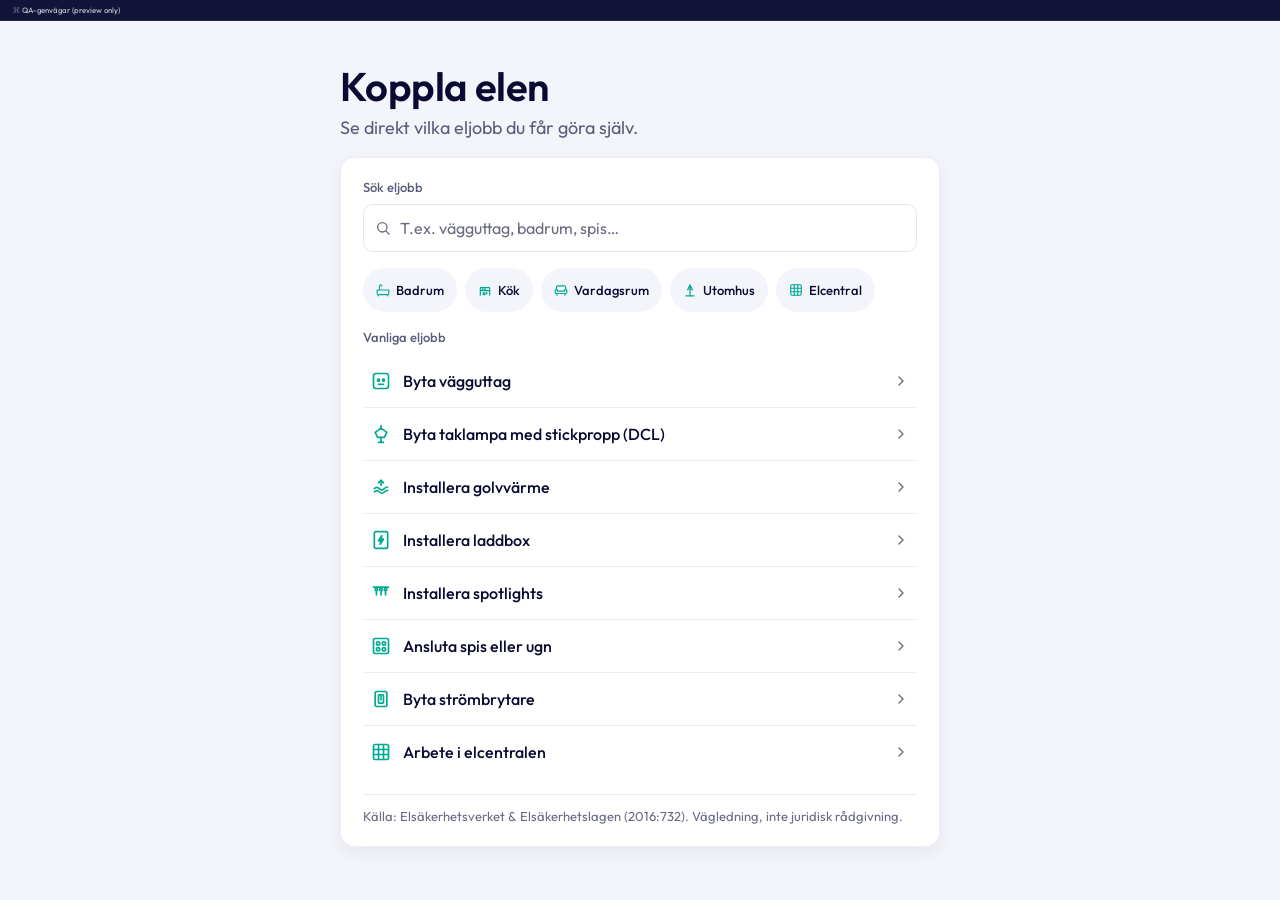
==== commit a8c31a97: "Elkollen v7.3.7: stay-put scroll, desktop type balance, production review pass v7.3.6 (owner polish)" ====
--- a/preview/index.html
+++ b/preview/index.html
@@ -9,7 +9,7 @@
 <link href="https://fonts.googleapis.com/css2?family=Outfit:wght@100..900&family=Plus+Jakarta+Sans:ital,wght@0,200..800;1,200..800&family=JetBrains+Mono:ital,wght@0,100..800;1,100..800&display=swap" rel="stylesheet" />
   <meta name="description" content="Får du göra eljobbet själv eller kräver det en registrerad elektriker? Snabbt besked baserat på Elsäkerhetslagen." />
 
-  <link rel="stylesheet" href="../assets/behorighetskollen.css" />
+  <link rel="stylesheet" href="../assets/behorighetskollen.css?v=737" />
 
   <style>
     /* Page heading — H2 OVANFÖR verktyget (motsvarande Bricks-rubriken
@@ -115,7 +115,7 @@
     <!-- DEN ENA mount-punkten. I WordPress kommer den från shortcoden.
          Här finns crawlbar fallback inuti — JS bootar och ersätter den. -->
     <div class="ampy-bk"
-         data-data-url="../data/behorighetskollen-data.json">
+         data-data-url="../data/behorighetskollen-data.json?v=737">
       <div class="ampy-bk__noscript">
         <div class="ampy-bk__instrument">
           <p class="ampy-bk__tagline">Elkollen</p>
@@ -154,6 +154,6 @@
     </div>
   </main>
 
-  <script src="../assets/behorighetskollen.js"></script>
+  <script src="../assets/behorighetskollen.js?v=737"></script>
 </body>
 </html>
--- a/assets/behorighetskollen.css
+++ b/assets/behorighetskollen.css
@@ -1,17 +1,26 @@
 /* ============================================================================
-   Elkollen v5 — Craft-passet
-   Pixel-trogen översättning av godkända designreferenser.
-   Mellansteget (fråga) och beskedsskärmen (verdict) är designade om till
-   en komponerad layout: titel + klargörande underrad på svar, alltid synlig
-   informationsnotis, badge → källchip länkade av accent, summary följt av
-   ✓/✗ kontrastrader, förbehållsnotis på grön, lugn CTA på grön / solid på röd.
-
-   Rem-bas: html font-size 62.5% (= 10 px) — alla rem-värden tolkas på den basen.
-   Tokens: aldrig råa värden i komponenter; endast semantiska CSS-variabler.
-   ============================================================================ */
+   Elkollen v7 — the 4-slide funnel.
+   Slide 1: heading + six identical room tiles. Slide 2: one neutral job list
+   (no verdict grouping). Slide 3: the choice step (conditional jobs only;
+   v7.2: the 10 direct-verdict jobs go straight from the list to the verdict).
+   Slide 4: refined verdict (board + tabs + one CTA hierarchy for every
+   verdict, the CTA stack pinned to the card floor).
+
+   Typography is OUTFIT-ONLY (weight-led: 400 body, 500 interactive, 600
+   headings, 700 reserved for the verdict headline). Plus Jakarta Sans is
+   removed. NOTE for the dev: per the FluentSnippets delivery contract the
+   Google Fonts @import below should be replaced with a self-hosted Outfit
+   variable woff2 (latin subset incl. å ä ö) at WordPress implementation time.
+
+   Rem base: html font-size 62.5% (= 10 px) — all rem values read on that base.
+   Tokens: never raw values in components; only semantic CSS variables.
+   ============================================================================ */
+/* v7.3.7: @import MUST precede every style rule - an @import after any rule is
+   invalid CSS and silently discarded by all browsers (the font then only loads
+   if the theme happens to enqueue Outfit). Keep this line first. */
+@import url('https://fonts.googleapis.com/css2?family=Outfit:wght@400;500;600;700&display=swap');
+
 html { font-size: 62.5%; }
-
-@import url('https://fonts.googleapis.com/css2?family=Plus+Jakarta+Sans:wght@500;600;700&family=Outfit:wght@400;500;600&display=swap');
 
 .ampy-bk {
   /* ---------- Color tokens ---------------------------------------------- */
@@ -77,17 +86,26 @@
   --shadow-md: 0 6px 18px rgba(11, 13, 42, 0.06);
   --shadow-lg: 0 14px 32px rgba(11, 13, 42, 0.1);
 
-  /* ---------- Type sizes (rem på 10 px-bas — matchar mockup px) -------- */
-  --fs-12: 1.2rem;
-  --fs-13: 1.3rem;
-  --fs-14: 1.4rem;
-  --fs-15: 1.5rem;
-  --fs-16: 1.6rem;
-  --fs-18: 1.8rem;
-  --fs-20: 2.0rem;
+  /* ---------- Type sizes (rem on a 10 px base) --------------------------
+     v7: ONE truthful token set for BOTH layouts (the old .ampy-bk--hero
+     block that redefined --fs-12 to 1.3rem etc. is deleted; token names
+     that lie are a defect class). Mobile differences are explicit
+     per-element overrides inside media queries, never token remaps. */
+  --fs-11: 1.1rem;  /* source line mobile only */
+  --fs-12: 1.2rem;  /* kicker, share-status */
+  --fs-13: 1.3rem;  /* source line desktop, fine print, clarifier mobile */
+  --fs-14: 1.4rem;  /* meta layer: crumb, labels, clarifiers, caveat, law box, info */
+  --fs-15: 1.5rem;  /* secondary body: tips, rows mobile, tabs, lead intro */
+  --fs-16: 1.6rem;  /* primary body + ALL buttons + ALL inputs (iOS 16px floor) */
+  --fs-17: 1.7rem;  /* summary desktop, tile labels desktop */
+  --fs-18: 1.8rem;  /* verdict board mobile (v7.2) */
+  --fs-20: 2.0rem;  /* card/question/lead headings mobile, success h2 */
+  --fs-22: 2.2rem;  /* card/question/lead headings desktop */
+  --fs-24: 2.4rem;  /* verdict headline mobile */
+  --fs-30: 3.0rem;  /* verdict headline desktop */
 
   /* ---------- Block frame ---------------------------------------------- */
-  --block-max-width: 60rem; /* v5.1 A6: 600 px @ 10 px-bas, lugnt radmått */
+  --block-max-width: 60rem; /* v5.1 A6: 600 px @ 10 px base, calm line length */
   --block-padding-y: var(--space-9);
   --block-padding-x: var(--space-10);
 
@@ -109,7 +127,7 @@
 }
 
 /* ============================================================================
-   BLOCK — vit yta, hårlinje-border, fast på desktop, naturligt flöde på mobil
+   BLOCK — white surface, hairline border, fixed on desktop, natural flow on mobile
    ============================================================================ */
 .ampy-bk__block {
   max-width: var(--block-max-width);
@@ -122,11 +140,12 @@
   display: flex;
   flex-direction: column;
   gap: 0; /* hanteras per-element via margin-bottom enligt mockup */
+  scroll-margin-top: var(--space-11); /* 2.4rem — clean landing for scroll-sync */
 }
 
 @media (max-width: 767px) {
-  /* v5.1 A2: gutter runt blocket på mobil — blocket får inte ligga
-     kant-i-kant. Yttre marginal = spacing-lg (1.5rem ≈ 15 px). */
+  /* v5.1 A2: gutter around the block on mobile — the block must not sit
+     edge-to-edge. Outer margin = spacing-lg (1.5rem ≈ 15 px). */
   .ampy-bk__block {
     padding: var(--space-9) var(--space-9);
     margin: var(--space-7) var(--space-7);
@@ -147,17 +166,27 @@
   .ampy-bk__block,
   .ampy-bk__judgment,
   .ampy-bk__drawer > * { animation: none !important; }
-}
-
-/* ============================================================================
-   BREADCRUMB — universellt mönster: ← Tillbaka · Jobbnamn
+  /* v7.3.7: the press/hover micro-transforms also move content */
+  .ampy-bk__option:active,
+  .ampy-bk__roomtile:active,
+  .ampy-bk__roomtile:hover { transform: none !important; }
+}
+
+/* ============================================================================
+   BREADCRUMB — universal pattern (v7): ONLY "← Tillbaka" on every slide
    ============================================================================ */
 .ampy-bk__crumb {
   display: flex;
   align-items: center;
   gap: var(--space-3);
-  margin: 0 0 var(--space-10);
-  min-height: 4.4rem;
+  /* v7.1 (M4): the container min-height is dropped (the 44px tap target lives on
+     the button); the crumb sits tight and consistent across every slide. */
+  min-height: 0;
+  margin: 0 0 var(--space-6);
+}
+@media (max-width: 767px) {
+  /* v7.1 (M4): pull the crumb up into the card's top padding on mobile. */
+  .ampy-bk__crumb { margin: calc(var(--space-4) * -1) 0 var(--space-6); } /* v7.3 (M1): sits higher */
 }
 
 .ampy-bk__crumb-back {
@@ -170,7 +199,8 @@
   margin: 0;
   min-height: 4.4rem; /* the real tap target lives on the button, not the row */
   font: inherit;
-  font-size: var(--fs-13);
+  font-size: var(--fs-14);
+  font-weight: 500;
   color: var(--text-secondary);
   cursor: pointer;
   border-radius: var(--radius-sm);
@@ -180,17 +210,14 @@
 .ampy-bk__crumb-back:focus-visible { outline: 2px solid var(--border-focus); outline-offset: 2px; }
 .ampy-bk__crumb-back svg { width: 1.6rem; height: 1.6rem; }
 
-.ampy-bk__crumb-sep {
-  color: var(--text-tertiary);
-  font-size: var(--fs-13);
-}
-
+/* v7.1 (D5b): the crumb carries the job title on the verdict screen
+   (← Tillbaka · {job}). The separator + job-name span. */
+.ampy-bk__crumb-sep { color: var(--text-tertiary); font-size: var(--fs-14); }
 .ampy-bk__crumb-job {
   font-family: 'Outfit', system-ui, sans-serif;
-  font-size: var(--fs-13);
-  font-weight: 500;
-  color: var(--text-primary);
-  margin: 0;
+  font-size: var(--fs-14);
+  font-weight: 600;
+  color: var(--text-primary);
   min-width: 0;
   overflow: hidden;
   text-overflow: ellipsis;
@@ -200,13 +227,16 @@
 /* ============================================================================
    QUESTION MODE — mellansteget
    ============================================================================ */
+/* v7.3.3: the job name now lives in the crumb (.ampy-bk__crumb-job), identical
+   to the verdict step, so the choice and verdict screens read consistently.
+   The old uppercase .ampy-bk__q-kicker is retired. */
 .ampy-bk__q-title {
-  font-family: 'Plus Jakarta Sans', system-ui, sans-serif;
-  font-size: var(--fs-18);
-  font-weight: 500;
-  line-height: 1.4;
-  color: var(--text-primary);
-  letter-spacing: -0.005em;
+  font-family: 'Outfit', system-ui, sans-serif;
+  font-size: var(--fs-22);
+  font-weight: 600;
+  line-height: 1.3;
+  color: var(--text-primary);
+  letter-spacing: -0.01em;
   margin: 0 0 var(--space-9);
 }
 
@@ -226,14 +256,14 @@
   justify-content: space-between;
   gap: var(--space-5);
   text-align: left;
-  padding: var(--space-6) var(--space-7);
+  padding: var(--space-7);
   font: inherit;
   background: var(--bg-primary);
   color: var(--text-primary);
   border: 1px solid var(--border-tertiary);
   border-radius: var(--radius-md);
   cursor: pointer;
-  min-height: 6.4rem;
+  min-height: 7.2rem;
   transition: border-color 150ms ease, background 150ms ease, transform 150ms ease;
 }
 .ampy-bk__option:hover {
@@ -251,16 +281,16 @@
 .ampy-bk__option-title {
   display: block;
   font-family: 'Outfit', system-ui, sans-serif;
-  font-size: var(--fs-15);
-  font-weight: 500;
-  line-height: 1.4;
+  font-size: var(--fs-16);
+  font-weight: 600; /* v7: the options ARE the decision */
+  line-height: 1.35;
   color: var(--text-primary);
 }
 .ampy-bk__option-clarifier {
   display: block;
   margin-top: 0.3rem;
   font-family: 'Outfit', system-ui, sans-serif;
-  font-size: var(--fs-13);
+  font-size: var(--fs-14);
   font-weight: 400;
   line-height: 1.45;
   color: var(--text-secondary);
@@ -272,7 +302,7 @@
   color: var(--text-secondary);
 }
 
-/* Informationsnotis — alltid synlig (ersätter v3.1:s expansion) */
+/* Info notice — always visible (replaces v3.1's expansion) */
 .ampy-bk__info {
   display: flex;
   align-items: flex-start;
@@ -291,15 +321,15 @@
 }
 .ampy-bk__info-text {
   font-family: 'Outfit', system-ui, sans-serif;
-  font-size: var(--fs-13);
+  font-size: var(--fs-14);
   font-weight: 400;
-  line-height: 1.55;
+  line-height: 1.5;
   color: var(--text-secondary);
   margin: 0;
 }
 
 /* ============================================================================
-   JUDGMENT — badge + cite chip länkade av vänsteraccent
+   JUDGMENT — badge + cite chip linked by the left accent
    ============================================================================ */
 .ampy-bk__judgment {
   display: flex;
@@ -328,7 +358,7 @@
   align-items: flex-start;
 }
 
-/* Verdict-badge: pill, ikon + ord, kontrastfärg */
+/* Verdict badge: pill, icon + word, contrast color */
 .ampy-bk__badge {
   display: inline-flex;
   align-items: center;
@@ -337,7 +367,7 @@
   background: var(--verdict-badge-bg);
   color: var(--verdict-badge-fg);
   border-radius: var(--radius-full);
-  font-family: 'Plus Jakarta Sans', system-ui, sans-serif;
+  font-family: 'Outfit', system-ui, sans-serif;
   /* The verdict is the payoff: it must be the dominant heading on the screen
      (>= the entry/lead titles). */
   font-size: var(--fs-20);
@@ -373,48 +403,37 @@
   --verdict-badge-fg: rgb(80, 19, 19);
 }
 
-/* Cite chip — direkt under badgen, kompakt */
-.ampy-bk__cite {
+/* ============================================================================
+   VERDICT SOURCE REF (v7.1, M7) — a minimal muted legal reference under the
+   red/yellow verdict board. Replaces the deleted merged law box; the
+   consequence now lives only in the Konsekvenser tab. GREEN gets none.
+   ============================================================================ */
+.ampy-bk__verdict-src {
   display: inline-flex;
   align-items: center;
   gap: var(--space-2);
-  margin-top: var(--space-5);
-  padding: var(--space-2) var(--space-4);
-  background: var(--bg-secondary);
-  border-radius: var(--radius-md);
-  color: var(--text-secondary);
-  text-decoration: none;
+  margin-top: var(--space-2);
+  padding: var(--space-2) 0; /* >=24px effective tap target for the external link */
   font-family: 'Outfit', system-ui, sans-serif;
   font-size: var(--fs-12);
   font-weight: 400;
-  line-height: 1.45;
-  border: 1px solid transparent;
-  transition: border-color 150ms ease, color 150ms ease;
-  max-width: 100%;
-}
-.ampy-bk__cite:hover {
-  border-color: var(--border-default);
-  color: var(--text-primary);
-}
-.ampy-bk__cite:focus-visible {
-  outline: none;
-  box-shadow: var(--focus-ring);
-}
-.ampy-bk__cite svg {
-  width: 1.3rem;
-  height: 1.3rem;
-  flex-shrink: 0;
-  opacity: 0.8;
-}
-
-/* ============================================================================
-   TABS — tunn underline, två lägen
+  color: var(--text-tertiary);
+  text-decoration: none;
+  transition: color 150ms ease;
+}
+.ampy-bk__verdict-src:hover { color: var(--text-primary); }
+.ampy-bk__verdict-src:hover span:first-child { text-decoration: underline; text-underline-offset: 2px; }
+.ampy-bk__verdict-src:focus-visible { outline: none; box-shadow: var(--focus-ring); border-radius: var(--radius-sm); }
+.ampy-bk__verdict-src svg { width: 1.3rem; height: 1.3rem; opacity: 0.75; flex-shrink: 0; }
+
+/* ============================================================================
+   TABS — thin underline, two states
    ============================================================================ */
 .ampy-bk__tabs {
   display: flex;
   gap: var(--space-11);
   border-bottom: 1px solid var(--border-tertiary);
-  margin: 0 0 var(--space-9);
+  margin: 0 0 var(--space-8);
 }
 @media (max-width: 767px) {
   .ampy-bk__tabs { gap: var(--space-9); }
@@ -427,8 +446,9 @@
   margin: 0 0 -1px;
   font: inherit;
   font-family: 'Outfit', system-ui, sans-serif;
-  font-size: var(--fs-14);
-  font-weight: 400;
+  font-size: var(--fs-15);
+  /* v7: weight 500 in BOTH states — kills the selected-state width shift */
+  font-weight: 500;
   color: var(--text-secondary);
   cursor: pointer;
   border-bottom: 2px solid transparent;
@@ -438,7 +458,6 @@
 .ampy-bk__tab:hover { color: var(--text-primary); }
 .ampy-bk__tab[aria-selected="true"] {
   color: var(--text-primary);
-  font-weight: 500;
   border-bottom-color: var(--verdict-accent, var(--action-primary));
 }
 .ampy-bk__tab:focus-visible {
@@ -447,16 +466,27 @@
 }
 
 /* ============================================================================
-   FÖRKLARING TAB — summary + ✓/✗ kontrastrader + caveat notis (grön)
-   ============================================================================ */
-.ampy-bk__tab-body { display: block; }
+   FÖRKLARING TAB — summary + ✓/✗ contrast rows + caveat notice (green)
+   ============================================================================ */
+/* v7.1 (M6): indent the tab panel inward, clearing the full-height accent rule.
+   v7.2 (§7): margin-bottom 2rem = the guaranteed minimum gap before the pinned
+   CTA zone (collapses with the tab content's own last margin, never stacks). */
+.ampy-bk__tab-body { display: block; padding-left: var(--space-4); margin-bottom: var(--space-9); }
+@media (max-width: 767px) { .ampy-bk__tab-body { padding-left: var(--space-5); margin-bottom: var(--space-6); } }
+
+/* v7.2 (§7): the verdict CTA stack (note + primary + secondary) pins to the
+   card floor on BOTH desktop and mobile — remaining slack sits inside the
+   layout above it, never as dead space under the CTAs. In the embedded layout
+   (no min-height) the auto margin simply resolves to 0. */
+.ampy-bk__cta-zone { margin-top: auto; }
 
 .ampy-bk__summary {
   font-family: 'Outfit', system-ui, sans-serif;
-  font-size: var(--fs-16);
+  font-size: var(--fs-17);
   font-weight: 500;
   line-height: 1.5;
   color: var(--text-primary);
+  text-wrap: pretty;
   margin: 0 0 var(--space-7);
 }
 
@@ -464,18 +494,21 @@
   display: flex;
   align-items: flex-start;
   gap: var(--space-4);
-  margin: 0 0 var(--space-5);
-}
-/* Bump sista raden så det finns rejäl andrum före CTA (extra viktigt på röd,
-   där det inte finns någon caveat-notis som visuell buffer). */
-.ampy-bk__row:last-of-type { margin-bottom: var(--space-12); }
+  margin: 0 0 var(--space-4);
+}
+/* Bump the last row so there is real breathing room before the CTA (extra
+   important on red, where there is no caveat notice acting as a visual buffer). */
+.ampy-bk__row:last-of-type { margin-bottom: var(--space-11); }
 
 .ampy-bk__row-icon {
   flex-shrink: 0;
+  /* v7.3.7: declared here, not only via the JS inline style, so any markup
+     reproduction (render.php growth, Bricks copy) keeps the centering. */
+  display: inline-flex;
   width: 1.8rem;
   /* Box = one text line tall, glyph centered, so the icon optically aligns to the
      first line of the row text (robust vs a fixed margin-top nudge). */
-  height: calc(var(--fs-15) * 1.5);
+  height: calc(var(--fs-16) * 1.5);
   align-items: center;
   justify-content: center;
 }
@@ -485,27 +518,30 @@
 
 .ampy-bk__row-text {
   font-family: 'Outfit', system-ui, sans-serif;
-  font-size: var(--fs-15);
+  font-size: var(--fs-16);
   font-weight: 400;
   line-height: 1.5;
   color: var(--text-secondary);
   margin: 0;
 }
 
-/* Caveat notice — bara på grön. Bärnstensfärg-accent, square corners. */
+/* Caveat notice — green only. Amber accent, square corners.
+   v7.2 (§8): align-items center so the ⚠ icon centers against the text block
+   when it wraps to two lines on mobile (desktop single-line reads the same). */
 .ampy-bk__caveat {
   display: flex;
-  align-items: flex-start;
+  align-items: center;
   gap: var(--space-4);
   border-left: 3px solid rgb(186, 117, 23);
   border-radius: 0;
   padding: 0.2rem 0 0.2rem var(--space-5);
-  margin: 0 0 var(--space-11);
+  margin: 0 0 var(--space-9);
 }
 .ampy-bk__caveat-icon {
   flex-shrink: 0;
+  display: inline-flex; /* v7.3.7: not only via the JS inline style */
   width: 1.6rem;
-  height: calc(var(--fs-13) * 1.55); /* one line tall, glyph centered -> aligns to first line */
+  height: calc(var(--fs-14) * 1.55); /* one line tall, glyph centered -> aligns to first line */
   align-items: center;
   justify-content: center;
   color: rgb(186, 117, 23);
@@ -513,7 +549,7 @@
 .ampy-bk__caveat-icon svg { width: 1.6rem; height: 1.6rem; }
 .ampy-bk__caveat-text {
   font-family: 'Outfit', system-ui, sans-serif;
-  font-size: var(--fs-13);
+  font-size: var(--fs-14);
   font-weight: 400;
   line-height: 1.55;
   color: var(--text-secondary);
@@ -538,13 +574,14 @@
 }
 .ampy-bk__tip-icon {
   flex-shrink: 0;
+  display: inline-flex; /* v7.3.7: not only via the JS inline style */
   width: 1.8rem;
   height: calc(var(--fs-15) * 1.5); /* one line tall, glyph centered -> aligns to first text line */
   align-items: center;
   justify-content: center;
 }
 .ampy-bk__tip-icon svg { width: 1.8rem; height: 1.8rem; }
-/* ✓ = något du FÅR göra (grön bock). ✗ = stopp-villkoret (dämpad). */
+/* ✓ = something you MAY do (green check). ✗ = the stop condition (muted). */
 .ampy-bk__tip--do .ampy-bk__tip-icon { color: var(--text-success); }
 .ampy-bk__tip--dont .ampy-bk__tip-icon { color: var(--text-tertiary); }
 .ampy-bk__tip-text {
@@ -564,12 +601,24 @@
   font-weight: 400;
   line-height: 1.55;
   color: var(--text-secondary);
-  margin: 0 0 var(--space-12);
-}
-
-/* ============================================================================
-   CTA — grön (lugn) / röd (solid teal primär)
-   ============================================================================ */
+  margin: 0 0 var(--space-11);
+}
+
+/* ============================================================================
+   CTA (v7, F3) — ONE hierarchy on every verdict: solid teal advice CTA on top,
+   outline "Läs mer om ..." below. Green adds a framing line above the pair.
+   ============================================================================ */
+/* v7.2 (§7): breathing room around the green framing line ("Vill du
+   dubbelkolla ..."), which sat cramped against the tab body and the CTA. */
+.ampy-bk__cta-note {
+  margin: var(--space-9) 0 var(--space-5);
+  font-family: 'Outfit', system-ui, sans-serif;
+  font-size: var(--fs-13);
+  font-weight: 400;
+  line-height: 1.5;
+  color: var(--text-secondary);
+}
+
 .ampy-bk__cta-primary {
   display: flex;
   align-items: center;
@@ -577,10 +626,10 @@
   gap: var(--space-3);
   width: 100%;
   padding: var(--space-5);
-  margin: 0 0 var(--space-5);
-  font-family: 'Outfit', system-ui, sans-serif;
-  font-size: var(--fs-14);
-  font-weight: 500;
+  margin: 0 0 var(--space-4);
+  font-family: 'Outfit', system-ui, sans-serif;
+  font-size: var(--fs-16);
+  font-weight: 600;
   line-height: 1.3;
   border-radius: var(--radius-md);
   border: 1px solid var(--border-default);
@@ -589,7 +638,7 @@
   cursor: pointer;
   text-decoration: none;
   transition: border-color 150ms ease, background 150ms ease;
-  min-height: 4.4rem;
+  min-height: 4.8rem;
 }
 .ampy-bk__cta-primary:hover {
   border-color: var(--action-primary);
@@ -601,7 +650,7 @@
 }
 .ampy-bk__cta-primary svg { width: 1.6rem; height: 1.6rem; }
 
-/* Röd primär — solid teal */
+/* Red primary — solid teal */
 .ampy-bk__cta-primary--solid {
   background: var(--action-primary-strong);
   color: var(--text-inverse);
@@ -613,7 +662,7 @@
   border-color: var(--action-primary-strong);
 }
 
-/* Sekundär outline-knapp (röd) */
+/* Secondary outline button (red) */
 .ampy-bk__cta-secondary {
   display: flex;
   align-items: center;
@@ -621,10 +670,10 @@
   gap: var(--space-3);
   width: 100%;
   padding: var(--space-5);
-  margin: 0 0 var(--space-5);
-  line-height: 1.3; /* match the primary so the stacked RED buttons are equal height */
-  font-family: 'Outfit', system-ui, sans-serif;
-  font-size: var(--fs-14);
+  margin: 0;
+  line-height: 1.3; /* match the primary so the stacked buttons are equal height */
+  font-family: 'Outfit', system-ui, sans-serif;
+  font-size: var(--fs-15);
   font-weight: 500;
   border-radius: var(--radius-md);
   border: 1px solid var(--border-default);
@@ -633,7 +682,7 @@
   cursor: pointer;
   text-decoration: none;
   transition: border-color 150ms ease, background 150ms ease;
-  min-height: 4.4rem;
+  min-height: 4.8rem;
 }
 .ampy-bk__cta-secondary:hover {
   border-color: var(--action-primary);
@@ -644,165 +693,19 @@
   box-shadow: var(--focus-ring);
 }
 
-/* Sekundär rad: "Anlita expert?" + share-ikon (grön CTA) */
-.ampy-bk__cta-row {
-  display: flex;
-  align-items: center;
-  justify-content: space-between;
-  margin: 0;
-  padding: 0; /* single child (advice link) since share was removed; the link's own 4.4rem owns the height */
-}
-/* v5.1 A5: tydlig klick-affordans utan att bli en solid säljknapp.
-   Texten är i action-primary med understrykning så det läser som länk;
-   ramlös, ingen bakgrund — håller grön skärm lugn. */
-.ampy-bk__cta-link {
-  background: none;
-  border: 0;
-  padding: var(--space-2) 0;
-  margin: 0;
-  font: inherit;
-  font-family: 'Outfit', system-ui, sans-serif;
-  font-size: var(--fs-14);
-  font-weight: 500;
-  color: var(--action-primary-text);
-  text-decoration: underline;
-  text-underline-offset: 3px;
-  text-decoration-thickness: 1px;
-  cursor: pointer;
-  transition: color 150ms ease, text-decoration-thickness 150ms ease;
-  min-height: 4.4rem;
-  display: inline-flex;
-  align-items: center;
-}
-.ampy-bk__cta-link:hover {
-  color: var(--text-primary);
-  text-decoration-thickness: 2px;
-}
-.ampy-bk__cta-link:focus-visible {
-  outline: 2px solid var(--border-focus);
-  outline-offset: 3px;
-  border-radius: var(--radius-sm);
-}
-
-.ampy-bk__share-anchor {
-  position: relative;
-  display: inline-flex;
-  align-items: center;
-}
-
-.ampy-bk__share {
-  display: inline-flex;
-  align-items: center;
-  justify-content: center;
-  width: 4.4rem;
-  height: 4.4rem;
-  background: none;
-  border: 0;
-  padding: 0;
-  margin: 0;
-  cursor: pointer;
-  color: var(--text-secondary);
-  border-radius: var(--radius-sm);
-  transition: color 150ms ease, background 150ms ease;
-}
-.ampy-bk__share:hover { color: var(--text-primary); background: var(--bg-secondary); }
-.ampy-bk__share:focus-visible {
-  outline: 2px solid var(--border-focus);
-  outline-offset: 2px;
-}
-.ampy-bk__share svg { width: 1.8rem; height: 1.8rem; }
-
-/* Share popover (desktop / ingen native share) */
-.ampy-bk__share-menu {
-  position: absolute;
-  right: 0;
-  bottom: calc(100% + var(--space-2));
-  z-index: 20;
-  min-width: 17rem;
-  padding: var(--space-2);
-  background: var(--bg-primary);
-  border: 1px solid var(--border-default);
-  border-radius: var(--radius-md);
-  box-shadow: var(--shadow-lg);
-  display: flex;
-  flex-direction: column;
-  gap: 0.2rem;
-  animation: ampy-bk-pop 140ms ease both;
-}
-.ampy-bk__share-menu[hidden] { display: none; }
-@keyframes ampy-bk-pop {
-  from { opacity: 0; transform: translateY(4px) scale(0.98); }
-  to   { opacity: 1; transform: translateY(0) scale(1); }
-}
-@media (prefers-reduced-motion: reduce) {
-  .ampy-bk__share-menu { animation: none; }
-}
-
-.ampy-bk__share-item {
-  display: flex;
-  align-items: center;
-  gap: var(--space-4);
-  width: 100%;
-  padding: var(--space-3) var(--space-4);
-  background: none;
-  border: 0;
-  border-radius: var(--radius-sm);
-  font-family: 'Outfit', system-ui, sans-serif;
-  font-size: var(--fs-14);
-  font-weight: 500;
-  color: var(--text-primary);
-  text-decoration: none;
-  text-align: left;
-  cursor: pointer;
-  transition: background 150ms ease;
-  min-height: 4rem;
-}
-.ampy-bk__share-item:hover { background: var(--bg-secondary); }
-.ampy-bk__share-item:focus-visible {
-  outline: 2px solid var(--border-focus);
-  outline-offset: -2px;
-}
-.ampy-bk__share-item-icon {
-  flex-shrink: 0;
-  width: 1.8rem;
-  height: 1.8rem;
-  color: var(--text-secondary);
-}
-.ampy-bk__share-item:hover .ampy-bk__share-item-icon { color: var(--text-primary); }
-
-.ampy-bk__share-status {
-  font-size: var(--fs-12);
-  color: var(--text-success);
-  opacity: 0;
-  transition: opacity 200ms ease;
-  margin-left: var(--space-3);
-}
-.ampy-bk__share-status[data-visible="true"] { opacity: 1; }
-
-/* Trust-rad (röd CTA) — share-ikon sitter inline på samma rad (v5.2) */
-/* (Removed: .ampy-bk__trust-row / .ampy-bk__trust — the RED verdict no longer
-   renders a registration trust line; the RED CTA zone uses .ampy-bk__share-row.) */
-
-/* ============================================================================
-   ENTRY MODE — väljaren (godkänd, behåller v4-strukturen)
-   ============================================================================ */
-.ampy-bk__head {
-  display: flex;
-  align-items: center;
-  gap: var(--space-3);
-  margin: 0 0 var(--space-7);
-  flex-wrap: wrap;
-}
-
-.ampy-bk__head-title {
-  font-family: 'Plus Jakarta Sans', system-ui, sans-serif;
-  font-size: var(--fs-20);
-  font-weight: 600;
-  line-height: 1.2;
-  color: var(--text-primary);
-  margin: 0;
-  letter-spacing: -0.01em;
-}
+/* v7 (F3): the green-only .ampy-bk__cta-row / .ampy-bk__cta-link treatment is
+   deleted — every verdict now ends with the same primary + secondary pair. */
+
+/* v7.3.7: the share subsystem (button, popover, status, trust-row) is REMOVED.
+   The share button was deliberately dropped from the verdict in v7.1 and the
+   whole block had been unreachable dead code since (verified: zero render
+   paths). The matching dead JS (renderShareButton/generateShareImage) is
+   removed in the same release. */
+
+/* ============================================================================
+   ENTRY MODE — the picker (approved, keeps the v4 structure)
+   ============================================================================ */
+/* v7: .ampy-bk__head / __head-title removed — no render path creates them. */
 
 /* Search */
 .ampy-bk__search {
@@ -830,7 +733,7 @@
   -webkit-appearance: none;
   appearance: none;
   font-family: 'Outfit', system-ui, sans-serif;
-  font-size: 1.6rem; /* 16px floor so iOS Safari doesn't auto-zoom on focus */
+  font-size: var(--fs-16); /* 16px floor so iOS Safari doesn't auto-zoom on focus */
   font-weight: 400;
   /* Matches the lead-form inputs (one input component, one size). */
   padding: var(--space-4) var(--space-5) var(--space-4) calc(var(--space-5) + 1.6rem + var(--space-3));
@@ -890,17 +793,20 @@
 .ampy-bk__room svg { width: 1.4rem; height: 1.4rem; color: var(--action-primary); }
 .ampy-bk__room:hover { border-color: var(--action-primary); }
 .ampy-bk__room:focus-visible { outline: none; box-shadow: var(--focus-ring); }
+/* v7.3.7: selected fill uses the STRONG teal - white 13px text on the light
+   teal was ~2.97:1 (WCAG AA fail), and solid light-teal fill is reserved for
+   the primary CTA (hard rule 5). White on strong teal is ~5.3:1. */
 .ampy-bk__room[aria-selected="true"] {
-  background: var(--action-primary);
+  background: var(--action-primary-strong);
   color: var(--text-inverse);
-  border-color: var(--action-primary);
+  border-color: var(--action-primary-strong);
 }
 .ampy-bk__room[aria-selected="true"] svg { color: var(--text-inverse); }
 
 @media (max-width: 767px) {
-  /* v5.1 A1: chips scrollar INOM kortets innehållsbredda — får inte spilla
-     förbi padding-kanten. Dold scrollbar + mjuk högerfade som signalerar
-     att fler chips finns ute till höger. */
+  /* v5.1 A1: chips scroll WITHIN the card's content width — must not spill
+     past the padding edge. Hidden scrollbar + soft right fade signaling
+     that more chips exist off to the right. */
   .ampy-bk__rooms {
     flex-wrap: nowrap;
     overflow-x: auto;
@@ -909,7 +815,7 @@
     scroll-snap-type: x proximity;
     scrollbar-width: none;
     margin: 0 0 var(--space-7);
-    padding: 0 var(--space-7) var(--space-2) 0; /* room till höger för fade */
+    padding: 0 var(--space-7) var(--space-2) 0; /* room on the right for the fade */
     mask-image: linear-gradient(to right, #000 0%, #000 calc(100% - 2.4rem), transparent 100%);
     -webkit-mask-image: linear-gradient(to right, #000 0%, #000 calc(100% - 2.4rem), transparent 100%);
   }
@@ -926,73 +832,50 @@
   margin: 0 0 var(--space-3);
 }
 
-.ampy-bk__joblist-group {
+/* v7 (F1): the NEUTRAL job list — one flat list, hairline-divided rows.
+   No group headers, no colour dots, no verdict word anywhere: a row must be
+   unreadable as an answer. Teal on every row icon = interactivity only. */
+.ampy-bk__joblist {
   list-style: none;
   padding: 0;
-  margin: 0 0 var(--space-7);
-  display: flex;
-  flex-direction: column;
-  gap: var(--space-2);
-}
-.ampy-bk__joblist-group:last-child { margin-bottom: 0; }
-
-.ampy-bk__joblist-group-label {
-  display: flex;
-  align-items: center;
-  gap: var(--space-3);
-  font-family: 'Outfit', system-ui, sans-serif;
-  font-size: var(--fs-13);
-  font-weight: 600;
-  color: var(--text-primary);
-  margin: 0 0 var(--space-2);
-}
-.ampy-bk__joblist-group-label::before {
-  content: '';
-  display: inline-block;
-  width: 0.8rem;
-  height: 0.8rem;
-  border-radius: 50%;
-  background: var(--dot, var(--text-secondary));
-  flex-shrink: 0;
-}
-.ampy-bk__joblist-group-label[data-group="green"]::before { background: var(--state-success); }
-.ampy-bk__joblist-group-label[data-group="depends"]::before { background: var(--state-warning); }
-.ampy-bk__joblist-group-label[data-group="red"]::before { background: var(--state-error); }
-
-.ampy-bk__joblist-group-label-count {
-  font-size: var(--fs-12);
-  font-weight: 400;
-  color: var(--text-secondary);
-}
+  margin: 0;
+}
+.ampy-bk__joblist > li { border-bottom: 1px solid var(--border-tertiary); }
+.ampy-bk__joblist > li:last-child { border-bottom: 0; }
 
 .ampy-bk__job-row {
   width: 100%;
   display: flex;
   align-items: center;
-  gap: var(--space-4);
-  padding: var(--space-4) var(--space-5);
-  min-height: 4.4rem;
-  background: var(--bg-primary);
-  color: var(--text-primary);
-  border: 1px solid transparent;
+  gap: var(--space-5);
+  padding: var(--space-5) var(--space-3);
+  min-height: 5.2rem;
+  background: none;
+  color: var(--text-primary);
+  border: 0;
   border-radius: var(--radius-sm);
   font-family: 'Outfit', system-ui, sans-serif;
-  font-size: var(--fs-14);
-  font-weight: 400;
+  font-size: var(--fs-16);
+  font-weight: 500;
+  line-height: 1.4;
   cursor: pointer;
   text-align: left;
-  transition: background 150ms ease, border-color 150ms ease;
-}
-.ampy-bk__job-row:hover { background: var(--bg-secondary); border-color: var(--border-tertiary); }
+  transition: background 150ms ease, color 150ms ease;
+}
+.ampy-bk__job-row:hover { background: var(--bg-secondary); }
+.ampy-bk__job-row:hover .ampy-bk__job-row-label { color: var(--action-primary-text); }
 .ampy-bk__job-row:focus-visible { outline: none; box-shadow: var(--focus-ring); }
-.ampy-bk__job-row svg { width: 1.6rem; height: 1.6rem; color: var(--action-primary); flex-shrink: 0; }
-.ampy-bk__job-row-arrow { margin-left: auto; width: 1.4rem; height: 1.4rem; color: var(--text-tertiary); flex-shrink: 0; }
+.ampy-bk__job-row-icon { width: 2rem; height: 2rem; color: var(--action-primary); flex-shrink: 0; }
+.ampy-bk__job-row-icon svg { width: 2rem; height: 2rem; }
+.ampy-bk__job-row-label { min-width: 0; }
+.ampy-bk__job-row-arrow { margin-left: auto; width: 1.6rem; height: 1.6rem; color: var(--text-tertiary); flex-shrink: 0; }
+.ampy-bk__job-row-arrow svg { width: 1.6rem; height: 1.6rem; }
 
 .ampy-bk__source-line {
   font-family: 'Outfit', system-ui, sans-serif;
-  font-size: var(--fs-12);
+  font-size: var(--fs-13);
   font-weight: 400;
-  line-height: 1.5;
+  line-height: 1.45;
   color: var(--text-tertiary);
   margin: var(--space-7) 0 0;
   padding-top: var(--space-5);
@@ -1029,8 +912,8 @@
 }
 
 /* Crawlable fallback */
-/* Crawlbar / no-JS-fallback (render.php). Ersätts av JS direkt vid boot, men
-   stylas ändå så sökmotorer och no-JS-besökare får en ren vy. */
+/* Crawlable / no-JS fallback (render.php). Replaced by JS immediately at boot,
+   but styled anyway so search engines and no-JS visitors get a clean view. */
 .ampy-bk__noscript .ampy-bk__instrument {
   max-width: var(--block-max-width);
   margin: var(--space-7) auto;
@@ -1085,14 +968,9 @@
 
 /* Larger, hero-context type ramp (the embedded "instrument" scale reads thin
    when the tool is the page hero). One step up across the board. */
+/* v7: the hero-scope --fs-* remap is DELETED (one truthful token set for both
+   layouts); hero-specific sizes are explicit per-element rules. */
 .ampy-bk--hero {
-  --fs-12: 1.3rem;
-  --fs-13: 1.4rem;
-  --fs-14: 1.5rem;
-  --fs-15: 1.6rem;
-  --fs-16: 1.7rem;
-  --fs-18: 2.0rem;
-  --fs-20: 2.2rem;
   display: block;
   transition: min-height 200ms ease;
 }
@@ -1104,161 +982,34 @@
 .ampy-bk--hero .ampy-bk__block {
   max-width: none;
   margin: 0;
-  min-height: 52rem;            /* anti-jump floor (tallest common state) */
+  /* v7.1 (§4A): raised 52->56rem so S1-S4 share one height, keeping the centered
+     left column (§2B) stable and the chrome out of view. */
+  min-height: 56rem;
   padding: var(--space-13);     /* 3.2rem — hero breathing room */
 }
 @media (max-width: 767px) {
   .ampy-bk--hero .ampy-bk__block {
-    min-height: 0;              /* phones flow naturally; no reserved void */
-    padding: var(--space-9);
+    /* v7.3: mobile card is CONTENT-SIZED (no min-height floor). Owner wanted the
+       internal caveat->CTA slack gone; with the scroll-anchor pinning the card
+       top, a content-height card gives tight spacing and no gap above OR below
+       the CTA. A tiny floor only so an ultra-short slide isn't awkward. */
+    min-height: 30rem;
+    /* v7: 16px side padding buys one extra word per line at 375px */
+    padding: var(--space-7) var(--space-7) var(--space-9);
   }
-}
-
-/* Quick-pick chips (6 popular jobs) */
-.ampy-bk__quickwrap { display: block; }
-.ampy-bk__quickpicks {
-  display: flex;
-  flex-wrap: wrap;
-  gap: var(--space-3);
-  list-style: none;
-  margin: var(--space-3) 0 0;
-  padding: 0;
-}
-.ampy-bk__quickpicks li { margin: 0; }
-.ampy-bk__quickpick {
-  display: inline-flex;
-  align-items: center;
-  gap: var(--space-3);
-  min-height: 4.4rem;
-  padding: var(--space-3) var(--space-5);
-  background: var(--bg-secondary);
-  border: 1px solid transparent;
-  border-radius: var(--radius-full);
-  font-family: 'Outfit', system-ui, sans-serif;
-  font-size: var(--fs-15);
-  font-weight: 500;
-  color: var(--text-primary);
-  cursor: pointer;
-  white-space: nowrap; /* desktop: chip text stays on one line; chips wrap as a group */
-  max-width: 100%;
-  transition: background 150ms ease, border-color 150ms ease;
-}
-.ampy-bk__quickpick svg { width: 1.6rem; height: 1.6rem; color: var(--action-primary); flex-shrink: 0; }
-.ampy-bk__quickpick > span:last-child { overflow: hidden; text-overflow: ellipsis; }
-/* On narrow screens let chip text wrap rather than force horizontal overflow. */
-@media (max-width: 767px) {
-  .ampy-bk__quickpick { white-space: normal; }
-  .ampy-bk__quickpick > span:last-child { overflow: visible; text-overflow: clip; }
-}
-.ampy-bk__quickpick:hover { border-color: var(--action-primary); background: var(--bg-primary); }
-.ampy-bk__quickpick:focus-visible { outline: none; box-shadow: var(--focus-ring); }
-
-/* "Välj rum" standing dropdown — always between search and "Vanliga eljobb" */
-.ampy-bk__roomselect { margin-top: var(--space-6); position: relative; }
-.ampy-bk__roomtoggle {
-  display: flex;
-  align-items: center;
-  gap: var(--space-3);
-  width: 100%;
-  min-height: 4.8rem;
-  padding: var(--space-4) var(--space-5);
-  background: var(--bg-secondary);
-  border: 1px solid var(--border-tertiary);
-  border-radius: var(--radius-md);
-  font-family: 'Outfit', system-ui, sans-serif;
-  font-size: var(--fs-15);
-  font-weight: 600;
-  color: var(--text-primary);
-  cursor: pointer;
-  transition: border-color 150ms ease, background 150ms ease;
-}
-.ampy-bk__roomtoggle:hover { border-color: var(--action-primary); }
-.ampy-bk__roomtoggle:focus-visible { outline: none; box-shadow: var(--focus-ring); }
-.ampy-bk__roomtoggle-icon { width: 1.8rem; height: 1.8rem; color: var(--action-primary); flex-shrink: 0; }
-.ampy-bk__roomtoggle-icon svg { width: 100%; height: 100%; }
-.ampy-bk__roomtoggle-label { flex: 1; text-align: left; }
-.ampy-bk__roomtoggle-chev { width: 1.6rem; height: 1.6rem; color: var(--text-tertiary); transition: transform 200ms ease; flex-shrink: 0; }
-.ampy-bk__roomtoggle-chev svg { width: 100%; height: 100%; }
-.ampy-bk__roomtoggle[aria-expanded="true"] .ampy-bk__roomtoggle-chev { transform: rotate(180deg); }
-
-/* The dropdown panel: room options */
-.ampy-bk__roompanel {
-  display: flex;
-  flex-direction: column;
-  gap: var(--space-2);
-  list-style: none;
-  margin: var(--space-3) 0 0;
-  padding: var(--space-3);
-  background: var(--bg-primary);
-  border: 1px solid var(--border-tertiary);
-  border-radius: var(--radius-md);
-  box-shadow: var(--shadow-lg);
-}
-.ampy-bk__roompanel[hidden] { display: none; }
-.ampy-bk__roompanel li { margin: 0; }
-.ampy-bk__roomitem {
-  display: flex;
-  align-items: center;
-  gap: var(--space-3);
-  width: 100%;
-  min-height: 4.4rem;
-  padding: var(--space-3) var(--space-4);
-  background: none;
-  border: 1px solid transparent;
-  border-radius: var(--radius-sm);
-  font-family: 'Outfit', system-ui, sans-serif;
-  font-size: var(--fs-15);
-  font-weight: 500;
-  color: var(--text-primary);
-  text-align: left;
-  cursor: pointer;
-  transition: background 150ms ease;
-}
-.ampy-bk__roomitem:hover { background: var(--bg-secondary); }
-.ampy-bk__roomitem:focus-visible { outline: none; box-shadow: var(--focus-ring); }
-.ampy-bk__roomitem-icon { width: 1.8rem; height: 1.8rem; color: var(--action-primary); flex-shrink: 0; }
-.ampy-bk__roomitem-icon svg { width: 100%; height: 100%; }
-.ampy-bk__roomitem[aria-pressed="true"] { background: var(--bg-secondary); border-color: var(--action-primary); font-weight: 600; }
-
-/* "Vanliga eljobb" wrap */
-.ampy-bk__commonwrap { display: block; }
-.ampy-bk--hero .ampy-bk__commonwrap { margin-top: var(--space-6); }
-/* Consistent 14px (--space-6) rhythm between the stacked entry blocks: drive the
-   gap from the top of each following block, not from the search bottom. */
-.ampy-bk--hero .ampy-bk__search { margin-bottom: 0; }
-.ampy-bk__commonwrap[hidden] { display: none; }
-
-/* "Se alla N jobb" — its own tappable row at the end of the common list */
-.ampy-bk__seeall {
-  display: flex;
-  align-items: center;
-  justify-content: space-between;
-  gap: var(--space-3);
-  width: 100%;
-  min-height: 4.8rem;
-  margin-top: var(--space-4);
-  padding: var(--space-4) var(--space-5);
-  background: var(--bg-primary);
-  border: 1px solid var(--border-tertiary);
-  border-radius: var(--radius-md);
-  font-family: 'Outfit', system-ui, sans-serif;
-  font-size: var(--fs-15);
-  font-weight: 600;
-  /* "Browse everything" is a secondary affordance: neutral text + teal arrow,
-     so it does not out-shout the real goal (pick your job / get a verdict). */
-  color: var(--text-primary);
-  cursor: pointer;
-  transition: border-color 150ms ease, background 150ms ease;
-}
-.ampy-bk__seeall:hover { border-color: var(--action-primary); background: var(--bg-secondary); }
-.ampy-bk__seeall:focus-visible { outline: none; box-shadow: var(--focus-ring); }
-.ampy-bk__seeall-arrow { width: 1.6rem; height: 1.6rem; flex-shrink: 0; color: var(--action-primary); }
-.ampy-bk__seeall-arrow svg { width: 100%; height: 100%; }
-
-/* The drawer: grouped list, scroll-contained so the panel never grows tall */
+  /* v7.3: on mobile the CTA flows right after the content (no floor-pin), so the
+     caveat/tips -> CTA gap is tight; desktop keeps the pin. */
+  .ampy-bk--hero .ampy-bk__block .ampy-bk__cta-zone { margin-top: 0; }
+  .ampy-bk--hero .ampy-bk__block .ampy-bk__source-line { margin-top: var(--space-9); }
+}
+
+/* v7: quick-pick chips, the "Välj rum" dropdown, commonwrap and "Se alla" CSS
+   are removed — no render path has created them since the room-grid entry. */
+
+/* The drawer: grouped list. Desktop scrolls INSIDE the card (long rooms), mobile flows. */
 .ampy-bk__drawer {
   margin-top: var(--space-6);
-  max-height: 40rem;
+  max-height: 60vh;
   overflow-y: auto;
   -webkit-overflow-scrolling: touch; /* momentum scroll on iOS */
   padding-right: var(--space-2);
@@ -1266,9 +1017,30 @@
 .ampy-bk__drawer[hidden] { display: none; }
 .ampy-bk__drawer > * { animation: ampy-bk-fade 200ms ease both; }
 @media (max-width: 767px) {
-  /* Keep the results scroll-contained on mobile too, so the full 26-job list
-     does not dump a ~1400px wall into the page flow. */
-  .ampy-bk__drawer { max-height: 60vh; overflow-y: auto; }
+  /* Mobile drawer flows in the page (the card min-height is 0 on phones). */
+  .ampy-bk__drawer { max-height: none; overflow: visible; padding-right: 0; margin-top: 0; }
+  /* NOTE: the mobile .ampy-bk__drawer-back override lives AFTER its base rule
+     below (equal specificity - source order decides; v7.3.7 cascade fix). */
+}
+
+/* Slide-2 header: room title + helper subtitle above the neutral list */
+.ampy-bk__drawer-title {
+  font-family: 'Outfit', system-ui, sans-serif;
+  font-size: var(--fs-22);
+  font-weight: 600;
+  line-height: 1.25;
+  letter-spacing: -0.01em;
+  color: var(--text-primary);
+  margin: 0 0 var(--space-3); /* v7.3 (M2): a touch more air title -> subtitle */
+}
+.ampy-bk__drawer-title:focus { outline: none; }
+.ampy-bk__list-subtitle {
+  font-family: 'Outfit', system-ui, sans-serif;
+  font-size: var(--fs-14);
+  font-weight: 400;
+  line-height: 1.5;
+  color: var(--text-secondary);
+  margin: 0 0 var(--space-5);
 }
 
 /* "Visa vanliga eljobb" back link inside the results drawer */
@@ -1290,9 +1062,223 @@
 .ampy-bk__drawer-back svg { width: 1.6rem; height: 1.6rem; }
 .ampy-bk__drawer-back:hover { text-decoration: underline; text-underline-offset: 3px; }
 .ampy-bk__drawer-back:focus-visible { outline: 2px solid var(--border-focus); outline-offset: 2px; border-radius: var(--radius-sm); }
-
-/* Verdict/question in hero: a touch more air, fill the column */
-.ampy-bk--hero .ampy-bk__judgment { margin-bottom: var(--space-9); }
+@media (max-width: 767px) {
+  /* v7.3 (M1): pull the list block up on mobile — the back control tucked up
+     into the card padding (40px control; the tap area is preserved by padding).
+     v7.3.7: moved AFTER the base rule; it used to sit before it in the file, so
+     min-height/margin silently lost the equal-specificity cascade. */
+  .ampy-bk__drawer-back { min-height: 4rem; margin: calc(var(--space-3) * -1) 0 var(--space-3); }
+}
+
+/* Verdict headline block rhythm in hero (16px to the tabs) */
+.ampy-bk--hero .ampy-bk__judgment { margin-bottom: var(--space-7); }
+@media (min-width: 768px) {
+  /* v7.2 (§7): with the CTA stack pinned to the card floor, give the desktop
+     verdict a touch more top rhythm — crumb->board and board->tabs each +4px. */
+  .ampy-bk--hero .ampy-bk__block[data-verdict] .ampy-bk__crumb { margin-bottom: var(--space-6); }
+  .ampy-bk--hero .ampy-bk__block[data-verdict] .ampy-bk__judgment { margin-bottom: var(--space-9); }
+}
+
+/* ============================================================================
+   ROOM-GRID ENTRY (hero, Version-3) — shared, theme-agnostic
+   ============================================================================ */
+/* Slide-1 card heading (v7): the card's ONLY heading — the old eyebrow and
+   the search field are gone (T1/T2). */
+.ampy-bk__entry-title {
+  font-family: 'Outfit', system-ui, sans-serif;
+  font-size: var(--fs-22);
+  font-weight: 600;
+  line-height: 1.25;
+  letter-spacing: -0.01em;
+  text-wrap: balance;
+  color: var(--text-primary);
+  margin: 0 0 var(--space-9);
+}
+.ampy-bk__entry-title[hidden] { display: none; }
+.ampy-bk__entry-title:focus { outline: none; }
+
+/* The 6-tile grid: 5 rooms + "Alla jobb" (2x3 fills the 520px floor) */
+.ampy-bk__roomgrid {
+  display: grid;
+  grid-template-columns: repeat(2, minmax(0, 1fr));
+  grid-auto-rows: 1fr; /* v7 (T3): every row identical — the equal-size guarantee */
+  gap: var(--space-5);
+  list-style: none;
+  padding: 0;
+  /* v7.1 (M2): a guaranteed tiles->source gap so the divider never touches the
+     last tiles (the mobile fill would otherwise collapse the auto-margin to 0). */
+  margin: 0 0 var(--space-9);
+}
+.ampy-bk__roomgrid[hidden] { display: none; }
+.ampy-bk__roomgrid li { margin: 0; }
+
+.ampy-bk__roomtile {
+  display: flex;
+  flex-direction: column;
+  align-items: center;
+  justify-content: center;
+  gap: var(--space-3);
+  width: 100%;
+  height: 100%;   /* fill the 1fr row */
+  min-height: 11.2rem;
+  padding: var(--space-7);
+  background: var(--bg-primary);
+  border: 1px solid var(--border-default);
+  border-radius: var(--radius-md);
+  text-align: center;
+  cursor: pointer;
+  transition: border-color 150ms ease, transform 150ms ease, box-shadow 150ms ease;
+}
+.ampy-bk__roomtile:active { transform: scale(0.98); }
+.ampy-bk__roomtile:hover {
+  border-color: var(--action-primary);
+  transform: translateY(-1px);
+  box-shadow: var(--shadow-md);
+}
+.ampy-bk__roomtile:focus-visible { outline: none; box-shadow: var(--focus-ring); }
+.ampy-bk__roomtile-chip {
+  display: inline-flex;
+  align-items: center;
+  justify-content: center;
+  width: 4rem;
+  height: 4rem;
+  border-radius: var(--radius-full); /* v7: circle, calmer than the square */
+  background: rgba(0, 169, 145, 0.08);
+  color: var(--action-primary);
+  flex-shrink: 0;
+}
+/* stroke-width normalized to 1.8 across all tile glyphs (2.0 renders heavy) */
+.ampy-bk__roomtile-chip svg { width: 2rem; height: 2rem; stroke-width: 1.8; }
+.ampy-bk__roomtile-body {
+  display: flex;
+  flex-direction: column;
+  align-items: center;
+  gap: 0.2rem;
+  min-width: 0;
+  width: 100%;
+}
+.ampy-bk__roomtile-label {
+  font-family: 'Outfit', system-ui, sans-serif;
+  font-size: var(--fs-17);
+  font-weight: 600;
+  line-height: 1.25;
+  letter-spacing: -0.005em;
+  color: var(--text-primary);
+}
+/* Single-line ellipsis at ALL widths: with grid-auto-rows 1fr this is what
+   guarantees six pixel-identical tiles on desktop too. */
+.ampy-bk__roomtile-sub {
+  font-family: 'Outfit', system-ui, sans-serif;
+  font-size: var(--fs-14);
+  line-height: 1.35;
+  color: var(--text-tertiary);
+  overflow: hidden;
+  text-overflow: ellipsis;
+  white-space: nowrap;
+  max-width: 100%;
+}
+/* v7 (T3): the .ampy-bk__roomtile--all dashed/grey overrides are DELETED —
+   the "Alla eljobb" tile is styled exactly like the five rooms. */
+@media (max-width: 767px) {
+  /* Keep 2 columns on mobile (minmax(0,1fr) prevents overflow); tiles a touch shorter */
+  .ampy-bk__roomgrid { gap: var(--space-4); }
+  .ampy-bk__roomtile { min-height: 9.2rem; padding: var(--space-6); }
+  .ampy-bk__roomtile-chip { width: 3.6rem; height: 3.6rem; }
+  .ampy-bk__roomtile-chip svg { width: 1.8rem; height: 1.8rem; }
+}
+
+/* Pin the source line to the card floor so the card never reads half-empty.
+   v7.2 (§7): auto-pinned on BOTH desktop and mobile again — with the mobile svh
+   fill gone (plain 50rem floor) the pin no longer shoves it far down, and the
+   roomgrid's 2rem margin-bottom guarantees it never collides with the tiles. */
+.ampy-bk--hero .ampy-bk__source-line { margin-top: auto; }
+
+/* Required-field asterisk (small, black) */
+.ampy-bk__req { color: #000; margin-left: 0.2rem; }
+
+/* Lead-form consent fine print (replaces the checkbox) */
+.ampy-bk__lead-fineprint {
+  margin: var(--space-4) 0 0;
+  font-size: var(--fs-13);
+  line-height: 1.5;
+  color: var(--text-tertiary);
+}
+.ampy-bk__lead-fineprint a {
+  color: var(--action-primary-text);
+  text-decoration: underline;
+  text-underline-offset: 2px;
+}
+
+/* ============================================================================
+   THE VERDICT REVEAL (hero) — identical in BOTH themes; type + restraint.
+   The white card interior NEVER darkens; the accent is a full-height rule +
+   a faint top wash (<=9% alpha) + a magazine cover-line.
+   ============================================================================ */
+.ampy-bk--hero .ampy-bk__block[data-verdict] { position: relative; overflow: hidden; }
+.ampy-bk--hero .ampy-bk__block[data-verdict]::before {
+  content: '';
+  position: absolute;
+  left: 0; top: 0; bottom: 0;
+  width: 6px;
+  background: var(--verdict-accent);
+  z-index: 2;
+}
+/* Retire the 3px judgment sliver — the full-height rule replaces it */
+.ampy-bk--hero .ampy-bk__block[data-verdict] .ampy-bk__judgment-accent { display: none; }
+/* v7.2 (§3): --verdict-board-border is a SOFTENED, semi-transparent take on the
+   accent used only for the board's hairline (the full-strength --verdict-accent
+   stays on the rule, icons and tab indicator). */
+.ampy-bk__block[data-verdict="green"]  { --verdict-accent: rgb(27, 132, 71);  --verdict-wash: rgba(54, 178, 92, 0.08);  --verdict-board-bg: rgba(54, 178, 92, 0.10);  --verdict-board-border: rgba(27, 132, 71, 0.45); } /* leafy family, never reads as the teal CTA */
+.ampy-bk__block[data-verdict="red"]    { --verdict-accent: rgb(122, 22, 35);  --verdict-wash: rgba(214, 64, 64, 0.07);  --verdict-board-bg: rgba(214, 64, 64, 0.06);  --verdict-board-border: rgba(150, 40, 50, 0.4); }
+.ampy-bk__block[data-verdict="yellow"] { --verdict-accent: rgb(135, 101, 7);  --verdict-wash: rgba(245, 175, 25, 0.09);  --verdict-board-bg: rgba(245, 175, 25, 0.08);  --verdict-board-border: rgba(135, 101, 7, 0.4); }
+/* Interior wash: top-anchored, fades to white (never dark) */
+.ampy-bk--hero .ampy-bk__block[data-verdict]::after {
+  content: '';
+  position: absolute;
+  left: 0; right: 0; top: 0;
+  height: 20rem;
+  background: linear-gradient(180deg, var(--verdict-wash) 0%, transparent 100%);
+  pointer-events: none;
+  z-index: 0;
+}
+.ampy-bk--hero .ampy-bk__block[data-verdict] > * { position: relative; z-index: 1; }
+@media (max-width: 767px) {
+  .ampy-bk--hero .ampy-bk__block[data-verdict]::after { height: 12rem; }
+}
+/* v7.1 (D5c): the verdict label returns to a bordered green/red "board" (owner:
+   the old bordered treatment beat the giant plain headline). The icon is back.
+   The drama still lives in the full-height accent rule + top wash.
+   v7.2 (§3): softened 1px tinted hairline (was a 1.5px full-accent border that
+   read black/heavy), one type step up, padding grown proportionally. */
+.ampy-bk--hero .ampy-bk__badge {
+  display: inline-flex;
+  align-items: center;
+  gap: var(--space-3);
+  padding: var(--space-6) var(--space-8);
+  border: 1px solid var(--verdict-board-border, var(--verdict-accent));
+  border-radius: var(--radius-md);
+  background: var(--verdict-board-bg);
+  color: var(--text-primary);
+  font-family: 'Outfit', system-ui, sans-serif;
+  font-weight: 700;
+  font-size: var(--fs-22);
+  line-height: 1.2;
+  letter-spacing: -0.01em;
+  max-width: 100%;
+  margin: 0;
+}
+.ampy-bk--hero .ampy-bk__badge svg {
+  display: inline-flex;
+  width: 2rem;
+  height: 2rem;
+  flex-shrink: 0;
+  color: var(--verdict-accent);
+}
+@media (max-width: 767px) {
+  /* v7.2 (§3): +3px type on mobile too, padding grown in step. */
+  .ampy-bk--hero .ampy-bk__badge { font-size: var(--fs-18); padding: var(--space-5) var(--space-7); }
+}
+/* The lead form sets no data-verdict, so the wash/rule never fire there. */
 
 /* ============================================================================
    TEAL USAGE RULE (documented intent)
@@ -1305,19 +1291,9 @@
      as the teal "hire us" action.
    ============================================================================ */
 
-/* ---------- RED: one-line consequence surfaced by default ------------------ */
-.ampy-bk__verdict-lead {
-  margin: 0 0 var(--space-6);
-  padding: var(--space-4) var(--space-5);
-  background: rgba(214, 64, 64, 0.06);
-  border-left: 3px solid var(--state-error);
-  border-radius: var(--radius-sm);
-  /* Deliberately smaller than the badge headline so the verdict stays dominant. */
-  font-size: var(--fs-13);
-  font-weight: 400;
-  line-height: 1.5;
-  color: var(--text-secondary);
-}
+/* v7.1 (M7): the merged law box is deleted; red/yellow now show only a minimal
+   source ref under the board (.ampy-bk__verdict-src) and the consequence lives
+   in the Konsekvenser tab. */
 
 
 /* ---------- IN-TOOL LEAD FORM ---------------------------------------------- */
@@ -1325,53 +1301,66 @@
    identical at every step (entry -> verdict -> lead -> success). */
 .ampy-bk__lead-back {
   display: inline-flex; align-items: center; gap: var(--space-3);
-  margin-bottom: var(--space-5); padding: var(--space-2) 0; min-height: 4.4rem;
+  margin-bottom: var(--space-4); padding: var(--space-2) 0; min-height: 4.4rem;
   background: none; border: 0; cursor: pointer;
-  font-family: 'Outfit', system-ui, sans-serif; font-size: var(--fs-13); font-weight: 500;
+  font-family: 'Outfit', system-ui, sans-serif; font-size: var(--fs-14); font-weight: 500;
   color: var(--text-secondary);
   transition: color 150ms ease;
+}
+@media (max-width: 767px) {
+  /* v7.1 (M8): match the M4 crumb pull so the back affordance is identical at every step. */
+  .ampy-bk__lead-back { margin: calc(var(--space-3) * -1) 0 var(--space-4); }
 }
 .ampy-bk__lead-back svg { width: 1.6rem; height: 1.6rem; }
 .ampy-bk__lead-back:hover { color: var(--action-primary-text); }
 .ampy-bk__lead-back:focus-visible { outline: 2px solid var(--border-focus); outline-offset: 2px; border-radius: var(--radius-sm); }
 .ampy-bk__lead-title {
   margin: 0 0 var(--space-3);
-  font-family: 'Plus Jakarta Sans', system-ui, sans-serif;
-  font-size: var(--fs-20); font-weight: 700; line-height: 1.2; color: var(--text-primary);
+  font-family: 'Outfit', system-ui, sans-serif;
+  font-size: var(--fs-22); font-weight: 600; line-height: 1.25; letter-spacing: -0.01em; color: var(--text-primary);
 }
 .ampy-bk__lead-intro {
-  margin: 0 0 var(--space-9); font-size: var(--fs-14); line-height: 1.5; color: var(--text-secondary);
+  margin: 0 0 var(--space-8); font-size: var(--fs-15); line-height: 1.5; color: var(--text-secondary);
 }
 .ampy-bk__lead-grid {
   display: grid; grid-template-columns: 1fr 1fr;
-  column-gap: var(--space-5); row-gap: var(--space-8);
+  column-gap: var(--space-5); row-gap: var(--space-7);
 }
 @media (max-width: 520px) { .ampy-bk__lead-grid { grid-template-columns: 1fr; row-gap: var(--space-7); } }
 .ampy-bk__lead-field { display: flex; flex-direction: column; gap: var(--space-3); }
 .ampy-bk__lead-label {
-  font-family: 'Outfit', system-ui, sans-serif; font-size: var(--fs-13); font-weight: 600; color: var(--text-primary);
+  font-family: 'Outfit', system-ui, sans-serif; font-size: var(--fs-14); font-weight: 600; color: var(--text-primary);
 }
 .ampy-bk__lead-input {
   width: 100%; min-height: 4.8rem; padding: var(--space-4) var(--space-5);
   /* 16px floor: iOS Safari auto-zooms on focus for inputs < 16px (the embedded
      layout's --fs-15 is 15px), so pin to 1.6rem to prevent the zoom jump. */
-  font-family: 'Outfit', system-ui, sans-serif; font-size: 1.6rem; color: var(--text-primary);
+  font-family: 'Outfit', system-ui, sans-serif; font-size: var(--fs-16); color: var(--text-primary);
   background: var(--bg-primary); border: 1px solid var(--border-default); border-radius: var(--radius-md);
   transition: border-color 150ms ease, box-shadow 150ms ease;
 }
 .ampy-bk__lead-input:focus { outline: none; border-color: var(--border-focus); box-shadow: var(--focus-ring); }
 .ampy-bk__lead-hp { position: absolute; left: -9999px; width: 1px; height: 1px; opacity: 0; }
-.ampy-bk__lead-consent {
-  display: flex; align-items: flex-start; gap: var(--space-3);
-  margin: var(--space-8) 0 0; font-size: var(--fs-13); line-height: 1.5; color: var(--text-secondary);
-}
-.ampy-bk__lead-check { margin-top: 0.3rem; width: 1.8rem; height: 1.8rem; flex-shrink: 0; accent-color: var(--action-primary); }
-.ampy-bk__lead-consent label { cursor: pointer; }
-.ampy-bk__lead-consent a { color: var(--action-primary-text); text-decoration: underline; text-underline-offset: 2px; }
-.ampy-bk__lead-error { margin: var(--space-3) 0 0; font-size: var(--fs-13); font-weight: 500; color: var(--state-error); }
+.ampy-bk__lead-error { margin: var(--space-3) 0 0; font-size: var(--fs-14); font-weight: 500; color: var(--state-error); }
 .ampy-bk__lead-error[hidden] { display: none; }
 .ampy-bk__lead-submit { margin: var(--space-7) 0 0; min-height: 4.8rem; }
-.ampy-bk__lead-submit:disabled { background: rgba(0,122,105,0.7); border-color: rgba(0,122,105,0.7); color: var(--text-inverse); cursor: default; }
+.ampy-bk__lead-submit:disabled { background: var(--action-primary-strong); border-color: var(--action-primary-strong); color: var(--text-inverse); cursor: default; }
+
+/* v7.3.4 — DESKTOP-ONLY lead-form spacing (mobile <=767px is untouched, it is
+   already right). The hero card reserves 56rem; on desktop the lead content is
+   shorter, so the submit button sat only 16px under the fields ("extremt nära")
+   while ~114px of dead space pooled below the fine print. Fix: center the form
+   group in the card so the leftover slack balances top+bottom instead of dumping
+   at the bottom, and open the fields->submit gap to 32px so the action reads as
+   its own step (2x the 16px inter-row gap). */
+@media (min-width: 768px) {
+  .ampy-bk--hero .ampy-bk__lead {
+    display: flex;
+    flex-direction: column;
+    justify-content: center;
+  }
+  .ampy-bk--hero .ampy-bk__lead .ampy-bk__lead-submit { margin-top: var(--space-13); }
+}
 .ampy-bk__lead-success { text-align: center; padding: var(--space-7) var(--space-4); }
 .ampy-bk__lead-success-icon {
   display: inline-flex; align-items: center; justify-content: center;
@@ -1380,7 +1369,34 @@
 }
 .ampy-bk__lead-success-icon svg { width: 2.8rem; height: 2.8rem; }
 .ampy-bk__lead-success h2 {
-  margin: 0 0 var(--space-3); font-family: 'Plus Jakarta Sans', system-ui, sans-serif;
-  font-size: var(--fs-18); font-weight: 700; color: var(--text-primary);
-}
-.ampy-bk__lead-success p { margin: 0 0 var(--space-5); font-size: var(--fs-14); line-height: 1.5; color: var(--text-secondary); }
+  margin: 0 0 var(--space-3); font-family: 'Outfit', system-ui, sans-serif;
+  font-size: var(--fs-20); font-weight: 600; letter-spacing: -0.005em; color: var(--text-primary);
+}
+.ampy-bk__lead-success p { margin: 0 0 var(--space-5); font-size: var(--fs-15); line-height: 1.5; color: var(--text-secondary); }
+
+/* ============================================================================
+   v7 MOBILE OVERRIDES (<=767px) — explicit per-element steps, never token
+   remaps. 90% of paid traffic is mobile: tighter type, >=16px inputs, >=44px
+   tap targets, 52px primary buttons.
+   ============================================================================ */
+@media (max-width: 767px) {
+  .ampy-bk__block { scroll-margin-top: 1.2rem; }
+  /* v7.1 (M2): 16px heading->tiles on mobile (symmetric with the 20px tiles->source). */
+  .ampy-bk__entry-title { font-size: var(--fs-20); margin: 0 0 var(--space-7); }
+  .ampy-bk__drawer-title { font-size: var(--fs-20); }
+  .ampy-bk__roomtile-label { font-size: var(--fs-16); }
+  .ampy-bk__roomtile-sub { font-size: var(--fs-13); }
+  .ampy-bk__job-row { font-size: var(--fs-15); min-height: 4.8rem; }
+  .ampy-bk__q-title { font-size: var(--fs-20); margin-bottom: var(--space-7); }
+  .ampy-bk__options { margin-bottom: var(--space-7); }
+  .ampy-bk__option { padding: var(--space-6) var(--space-7); min-height: 6.4rem; }
+  .ampy-bk__option-title { font-size: var(--fs-15); }
+  .ampy-bk__option-clarifier { font-size: var(--fs-13); }
+  .ampy-bk__summary { font-size: var(--fs-16); }
+  .ampy-bk__row-text { font-size: var(--fs-15); }
+  .ampy-bk__row-icon { height: calc(var(--fs-15) * 1.5); }
+  .ampy-bk__cta-primary, .ampy-bk__cta-secondary { min-height: 5.2rem; }
+  .ampy-bk__lead-title { font-size: var(--fs-20); }
+  .ampy-bk__lead-submit { min-height: 5.2rem; }
+  .ampy-bk__source-line { font-size: var(--fs-11); line-height: 1.45; }
+}
